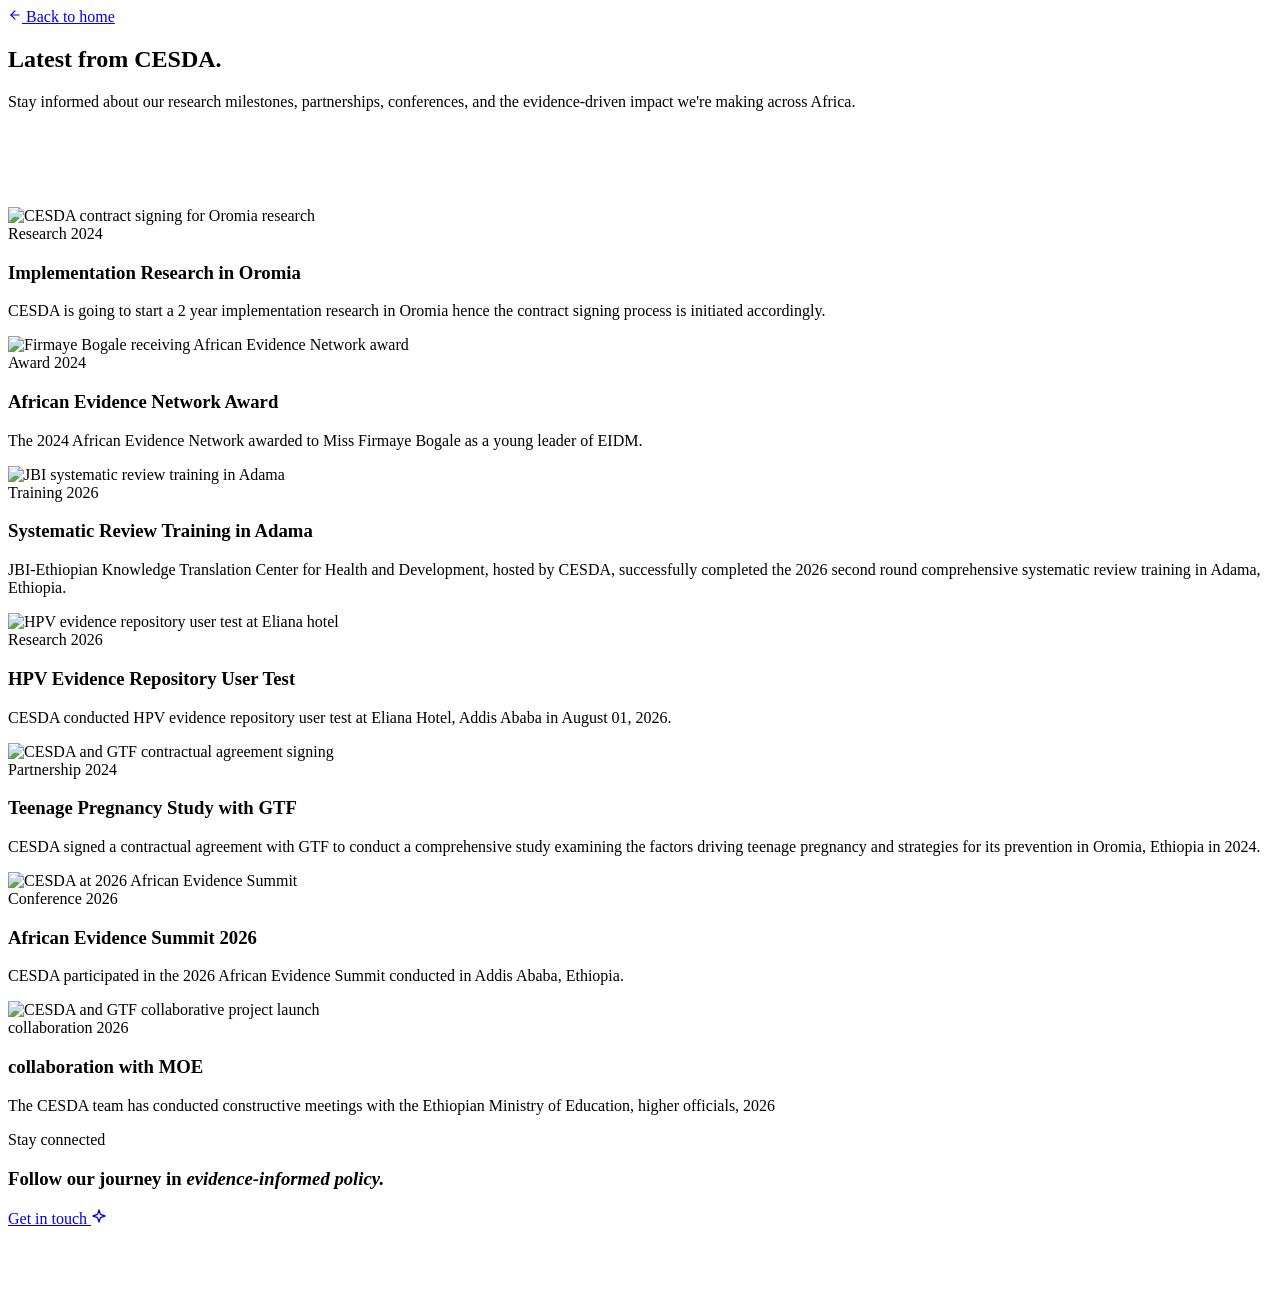
==== news.html @ 90188ea9 "Add files via upload" ====
<!doctype html>
<html lang="en">

<head>
    <meta charset="UTF-8" />
    <link rel="icon" type="image/png" href="assets/favicon.png" />
    <meta name="viewport" content="width=device-width, initial-scale=1.0" />
    <meta name="description"
        content="Latest news and updates from CESDA — Center for Evidence Synthesis, Support & Development in Africa." />
    <title>News — CESDA</title>
    <link rel="preconnect" href="https://fonts.googleapis.com" />
    <link rel="preconnect" href="https://fonts.gstatic.com" crossorigin />
    <link
        href="https://fonts.googleapis.com/css2?family=Fraunces:ital,opsz,wght@0,9..144,400;0,9..144,500;0,9..144,600;0,9..144,700;1,9..144,400;1,9..144,500;1,9..144,600&family=Lora:ital,wght@0,400;0,500;0,600;1,400;1,500&family=Inter:wght@300;400;500;600;700&family=JetBrains+Mono:wght@400;500;600&display=swap"
        rel="stylesheet" />
    <link rel="stylesheet" href="styles.css" />
</head>

<body>
    <div id="navbar"></div>

    <main>
        <!-- Hero -->
        <section class="news-hero">
            <div class="grid-bg"></div>
            <span class="blob1"></span>
            <span class="blob2"></span>
            <div class="container-x inner">
                <a class="team-back" href="index.html"><span id="ic-arrL"></span> Back to home</a>
                <div class="max-w-4xl reveal">

                    <h1>Latest from CESDA.</h1>
                    <p class="body-lg">
                        Stay informed about our research milestones, partnerships,
                        conferences, and the evidence-driven impact we're making across
                        Africa.
                    </p>
                </div>
            </div>
        </section>

        <!-- News Grid -->
        <section class="section-pad bg-background" style="overflow: hidden; padding-block: 5rem">


            <div class="container-x">
                <div class="news-grid">
                    <!-- News 1 -->
                    <article class="news-card reveal">
                        <div class="news-card-img">
                            <img src="news1.jpg" alt="CESDA contract signing for Oromia research" />
                            <div class="news-card-overlay"></div>
                        </div>
                        <div class="news-card-body">
                            <div class="news-card-meta">
                                <span class="tag-primary">Research</span>
                                <span class="news-date">2024</span>
                            </div>
                            <h3>Implementation Research in Oromia</h3>
                            <p>
                                CESDA is going to start a 2 year implementation research in
                                Oromia hence the contract signing process is initiated
                                accordingly.
                            </p>
                        </div>
                    </article>

                    <!-- News 2 -->
                    <article class="news-card reveal" data-delay="1">
                        <div class="news-card-img">
                            <img src="news2.jpg" alt="Firmaye Bogale receiving African Evidence Network award" />
                            <div class="news-card-overlay"></div>
                        </div>
                        <div class="news-card-body">
                            <div class="news-card-meta">
                                <span class="tag-primary">Award</span>
                                <span class="news-date">2024</span>
                            </div>
                            <h3>African Evidence Network Award</h3>
                            <p>
                                The 2024 African Evidence Network awarded to Miss Firmaye
                                Bogale as a young leader of EIDM.
                            </p>
                        </div>
                    </article>

                    <!-- News 3 -->
                    <article class="news-card reveal" data-delay="2">
                        <div class="news-card-img">
                            <img src="news3.jpg" alt="JBI systematic review training in Adama" />
                            <div class="news-card-overlay"></div>
                        </div>
                        <div class="news-card-body">
                            <div class="news-card-meta">
                                <span class="tag-primary">Training</span>
                                <span class="news-date">2026</span>
                            </div>
                            <h3>Systematic Review Training in Adama</h3>
                            <p>
                                JBI-Ethiopian Knowledge Translation Center for Health and
                                Development, hosted by CESDA, successfully completed the 2026
                                second round comprehensive systematic review training in
                                Adama, Ethiopia.
                            </p>
                        </div>
                    </article>

                    <!-- News 4 -->
                    <article class="news-card reveal">
                        <div class="news-card-img">
                            <img src="news4.jpg" alt="HPV evidence repository user test at Eliana hotel" />
                            <div class="news-card-overlay"></div>
                        </div>
                        <div class="news-card-body">
                            <div class="news-card-meta">
                                <span class="tag-primary">Research</span>
                                <span class="news-date">2026</span>
                            </div>
                            <h3>HPV Evidence Repository User Test</h3>
                            <p>
                                CESDA conducted HPV evidence repository user test at Eliana
                                Hotel, Addis Ababa in August 01, 2026.
                            </p>
                        </div>
                    </article>

                    <!-- News 5 -->
                    <article class="news-card reveal" data-delay="1">
                        <div class="news-card-img">
                            <img src="news5.jpg" alt="CESDA and GTF contractual agreement signing" />
                            <div class="news-card-overlay"></div>
                        </div>
                        <div class="news-card-body">
                            <div class="news-card-meta">
                                <span class="tag-primary">Partnership</span>
                                <span class="news-date">2024</span>
                            </div>
                            <h3>Teenage Pregnancy Study with GTF</h3>
                            <p>
                                CESDA signed a contractual agreement with GTF to conduct a
                                comprehensive study examining the factors driving teenage
                                pregnancy and strategies for its prevention in Oromia,
                                Ethiopia in 2024.
                            </p>
                        </div>
                    </article>

                    <!-- News 6 -->
                    <article class="news-card reveal" data-delay="2">
                        <div class="news-card-img">
                            <img src="news6.jpg" alt="CESDA at 2026 African Evidence Summit" />
                            <div class="news-card-overlay"></div>
                        </div>
                        <div class="news-card-body">
                            <div class="news-card-meta">
                                <span class="tag-primary">Conference</span>
                                <span class="news-date">2026</span>
                            </div>
                            <h3>African Evidence Summit 2026</h3>
                            <p>
                                CESDA participated in the 2026 African Evidence Summit
                                conducted in Addis Ababa, Ethiopia.
                            </p>
                        </div>
                    </article>

                    <!-- News 7 -->
                    <article class="news-card reveal" data-delay="3">
                        <div class="news-card-img">
                            <img src="news7.jpg" alt="CESDA and GTF collaborative project launch" />
                            <div class="news-card-overlay"></div>
                        </div>
                        <div class="news-card-body">
                            <div class="news-card-meta">
                                <span class="tag-primary">collaboration</span>
                                <span class="news-date">2026</span>
                            </div>
                            <h3>collaboration with MOE</h3>
                            <p>
                                The CESDA team has conducted constructive meetings
                                with the Ethiopian Ministry of Education, higher
                                officials, 2026
                            </p>
                        </div>
                    </article>
                </div>
            </div>

            <!-- CTA -->
            <div class="container-x mt-10">
                <div class="cta-row reveal">
                    <div>
                        <p class="eyebrow mb-2">Stay connected</p>
                        <h3>Follow our journey in <em>evidence-informed policy.</em></h3>
                    </div>
                    <a href="index.html#contact" class="btn-primary shrink-0">Get in touch <span
                            id="ic-spark"></span></a>
                </div>
            </div>
        </section>
    </main>

    <div id="footer"></div>

    <script>
        const ic = {
            "ic-arrL": `<svg xmlns="http://www.w3.org/2000/svg" width="14" height="14" viewBox="0 0 24 24" fill="none" stroke="currentColor" stroke-width="2" stroke-linecap="round" stroke-linejoin="round"><path d="M19 12H5"/><path d="m12 19-7-7 7-7"/></svg>`,
            "ic-spark": `<svg xmlns="http://www.w3.org/2000/svg" width="16" height="16" viewBox="0 0 24 24" fill="none" stroke="currentColor" stroke-width="2" stroke-linecap="round" stroke-linejoin="round"><path d="m12 3-1.9 5.8a2 2 0 0 1-1.3 1.3L3 12l5.8 1.9a2 2 0 0 1 1.3 1.3L12 21l1.9-5.8a2 2 0 0 1 1.3-1.3L21 12l-5.8-1.9a2 2 0 0 1-1.3-1.3Z"/></svg>`,
        };
        for (const [id, svg] of Object.entries(ic)) {
            const el = document.getElementById(id);
            if (el) el.innerHTML = svg;
        }
    </script>
    <script src="main.js"></script>
</body>

</html>
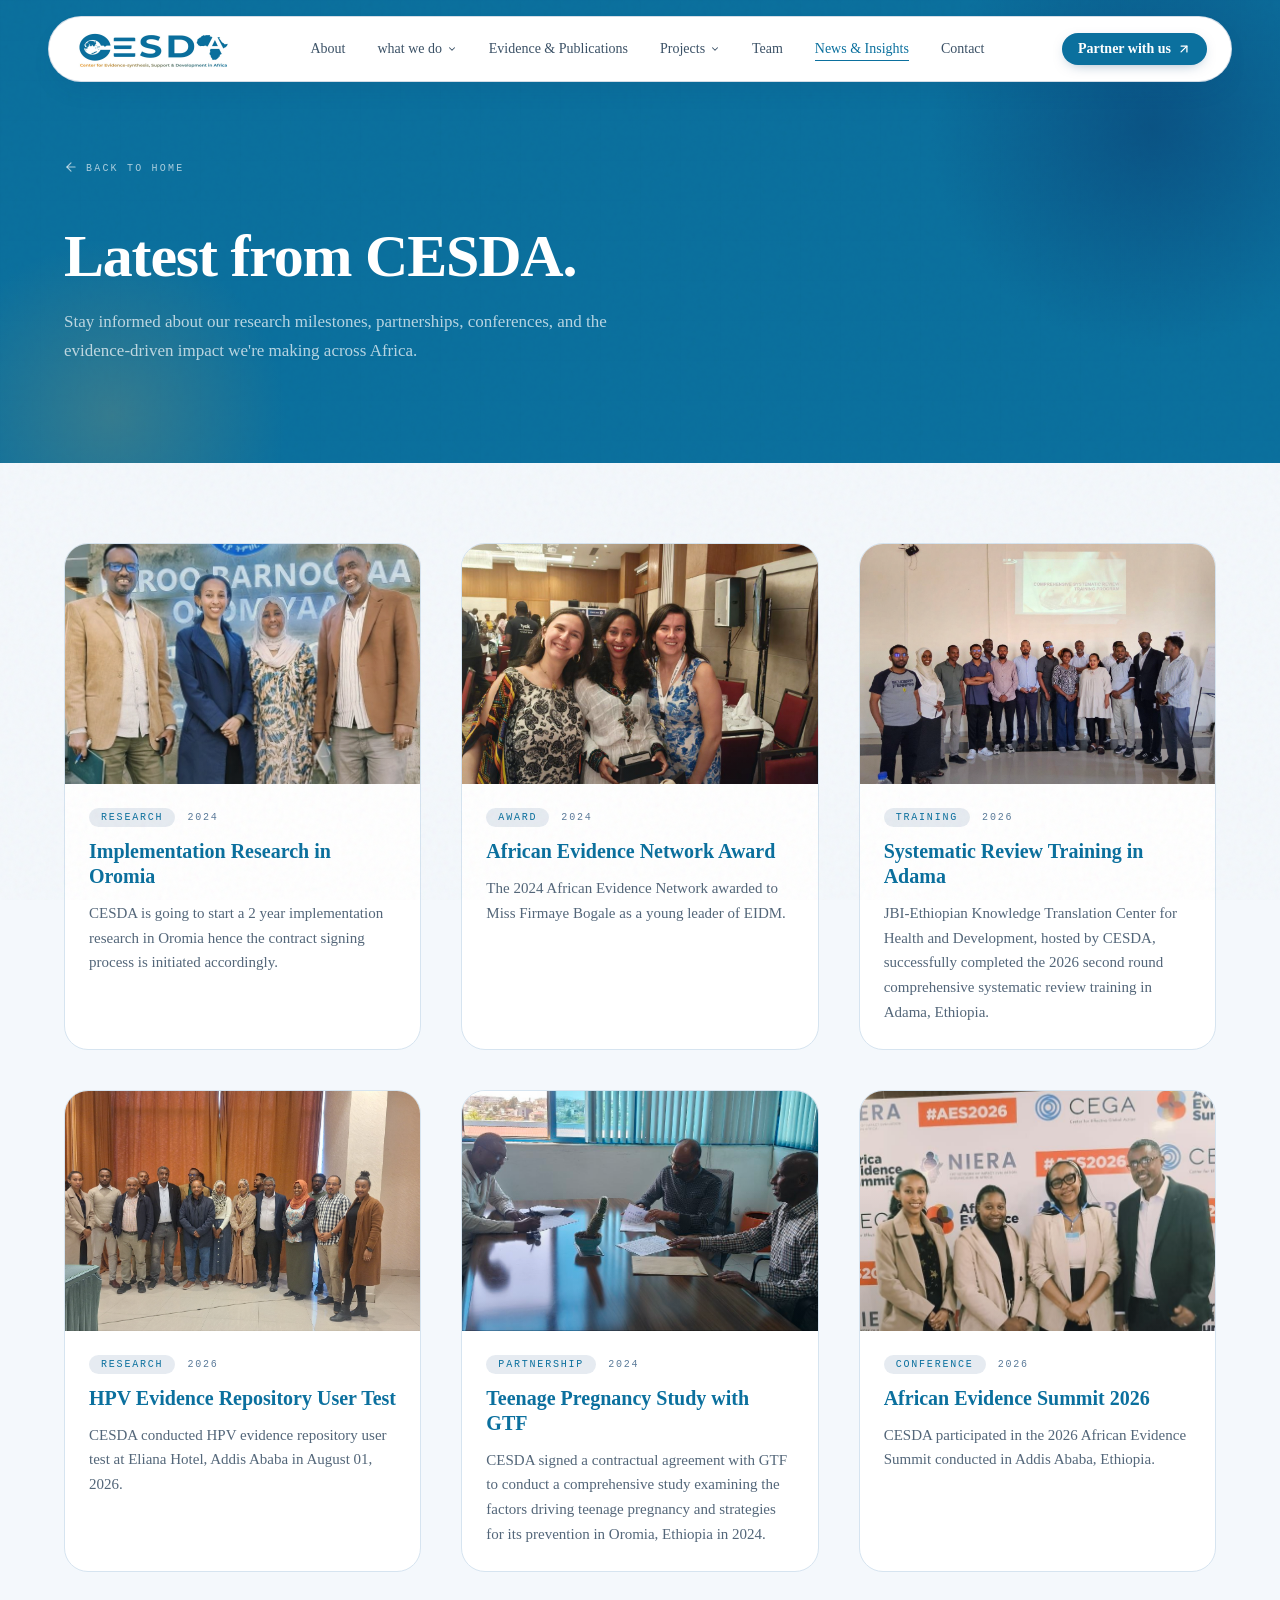
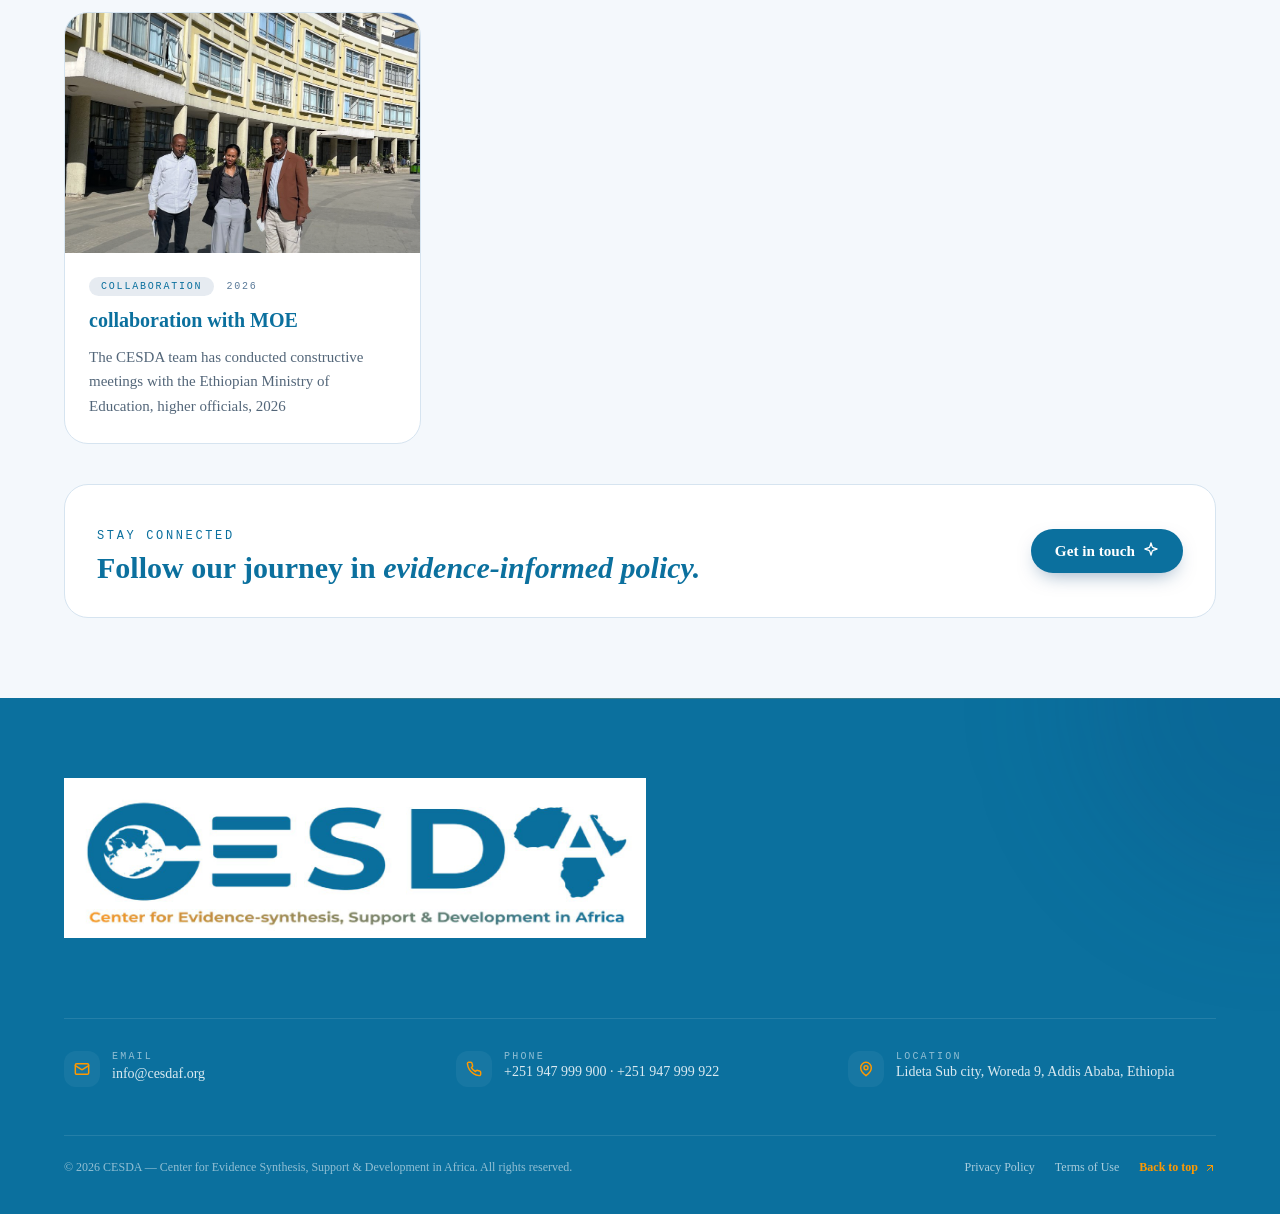
==== commit 74b63af1: "Add files via upload" ====
--- a/news.html
+++ b/news.html
@@ -3,7 +3,7 @@
 
 <head>
     <meta charset="UTF-8" />
-    <link rel="icon" type="image/png" href="assets/favicon.png" />
+    <link rel="icon" type="image/png" href="favicon.png" />
     <meta name="viewport" content="width=device-width, initial-scale=1.0" />
     <meta name="description"
         content="Latest news and updates from CESDA — Center for Evidence Synthesis, Support & Development in Africa." />
--- a/styles.css
+++ b/styles.css
@@ -0,0 +1,4862 @@
+/* ============================================
+   CESDA — Static site styles
+   Mirrors the original React/Tailwind theme.
+   ============================================ */
+
+:root {
+  --primary: #0b709e;
+  --primary-dark: #0b709e;
+  --primary-light: #0b709e;
+  --accent: #ff9900;
+  --accent-dark: #8e7b4a;
+  --background: #f4f8fc;
+  --surface: #ffffff;
+  --ink: #0b709e;
+  --muted: #5a7a99;
+  --divider: #d6e4f0;
+  --deep: #0b709e;
+  --emerald: #34d399;
+
+  --font-display: "Fraunces", Georgia, serif;
+  --font-serif: "Fraunces", Georgia, serif;
+  --font-body: "Lora", Georgia, serif;
+  --font-mono: "JetBrains Mono", ui-monospace, monospace;
+  --font-sans: "Inter", system-ui, sans-serif;
+
+  --member-card-width: calc((100vw - 3rem - 1rem) / 2);
+}
+
+* {
+  box-sizing: border-box;
+}
+
+html {
+  scroll-behavior: smooth;
+  -webkit-font-smoothing: antialiased;
+  -moz-osx-font-smoothing: grayscale;
+}
+
+body {
+  margin: 0;
+  background: var(--background);
+  color: var(--ink);
+  font-family: var(--font-body);
+  overflow-x: hidden;
+}
+
+::selection {
+  background-color: #0b709e;
+  color: #ffffff;
+}
+
+::-webkit-scrollbar {
+  width: 10px;
+}
+
+::-webkit-scrollbar-track {
+  background: #f4f8fc;
+}
+
+::-webkit-scrollbar-thumb {
+  background: #7bbde8;
+  border-radius: 10px;
+}
+
+::-webkit-scrollbar-thumb:hover {
+  background: #0b709e;
+}
+
+img {
+  max-width: 100%;
+  display: block;
+}
+
+a {
+  color: inherit;
+  text-decoration: none;
+}
+
+button {
+  font: inherit;
+  cursor: pointer;
+  border: 0;
+  background: transparent;
+  color: inherit;
+}
+
+/* ====== Keyframes ====== */
+@keyframes mote-fall {
+  0% {
+    transform: translate(-50%, 0px);
+    opacity: 0;
+  }
+
+  10% {
+    opacity: 1;
+  }
+
+  90% {
+    opacity: 1;
+  }
+
+  100% {
+    transform: translate(-50%, 96px);
+    opacity: 0;
+  }
+}
+
+@keyframes mote-ripple {
+  0% {
+    transform: translateX(-50%) scale(0.4);
+    opacity: 0.9;
+  }
+
+  80% {
+    transform: translateX(-50%) scale(3.2);
+    opacity: 0;
+  }
+
+  100% {
+    transform: translateX(-50%) scale(3.2);
+    opacity: 0;
+  }
+}
+
+@keyframes appear {
+  from {
+    opacity: 0;
+    transform: translateY(20px);
+  }
+
+  to {
+    opacity: 1;
+    transform: translateY(0);
+  }
+}
+
+/* ====== Utility / layout ====== */
+.container-x {
+  max-width: 80rem;
+  margin-inline: auto;
+  padding-inline: 1.5rem;
+}
+
+@media (min-width: 640px) {
+  :root {
+    --member-card-width: 18rem;
+  }
+
+  .container-x {
+    padding-inline: 2.5rem;
+  }
+}
+
+@media (min-width: 1024px) {
+  .container-x {
+    padding-inline: 4rem;
+  }
+}
+
+.section-pad {
+  padding-block: 3.5rem;
+}
+
+@media (min-width: 640px) {
+  .section-pad {
+    padding-block: 4rem;
+  }
+}
+
+@media (min-width: 1024px) {
+  .section-pad {
+    padding-block: 5rem;
+  }
+}
+
+.noise-overlay {
+  position: fixed;
+  inset: 0;
+  width: 100%;
+  height: 100%;
+  pointer-events: none;
+  z-index: 1;
+  opacity: 0.05;
+  mix-blend-mode: multiply;
+  background-image: url("data:image/svg+xml,%3Csvg viewBox='0 0 200 200' xmlns='http://www.w3.org/2000/svg'%3E%3Cfilter id='n'%3E%3CfeTurbulence type='fractalNoise' baseFrequency='0.85' numOctaves='3' stitchTiles='stitch'/%3E%3C/filter%3E%3Crect width='100%25' height='100%25' filter='url(%23n)'/%3E%3C/svg%3E");
+}
+
+.grid-bg {
+  background-image:
+    linear-gradient(rgba(10, 64, 116, 0.07) 1px, transparent 1px),
+    linear-gradient(90deg, rgba(10, 64, 116, 0.07) 1px, transparent 1px);
+  background-size: 40px 40px;
+}
+
+.relative {
+  position: relative;
+}
+
+.absolute {
+  position: absolute;
+}
+
+.overflow-hidden {
+  overflow: hidden;
+}
+
+.inset-0 {
+  inset: 0;
+}
+
+.text-center {
+  text-align: center;
+}
+
+.text-balance {
+  text-wrap: balance;
+}
+
+.tabular-nums {
+  font-variant-numeric: tabular-nums;
+}
+
+/* ====== Typography helpers ====== */
+.eyebrow {
+  font-family: var(--font-mono);
+  font-size: 10px;
+  text-transform: uppercase;
+  letter-spacing: 0.22em;
+  color: var(--primary);
+  font-weight: 500;
+}
+
+@media (min-width: 640px) {
+  .eyebrow {
+    font-size: 0.75rem;
+  }
+}
+
+.h-display {
+  font-family: var(--font-display);
+  font-size: 2.25rem;
+  font-weight: 600;
+  letter-spacing: -0.02em;
+  line-height: 1.05;
+  text-wrap: balance;
+}
+
+.h-section {
+  font-family: var(--font-display);
+  font-size: 1.875rem;
+  font-weight: 600;
+  letter-spacing: -0.02em;
+  line-height: 1.05;
+  text-wrap: balance;
+}
+
+.h-card {
+  font-family: var(--font-display);
+  font-size: 1.25rem;
+  font-weight: 600;
+  line-height: 1.15;
+}
+
+@media (min-width: 640px) {
+  .h-display {
+    font-size: 3rem;
+  }
+
+  .h-section {
+    font-size: 3rem;
+  }
+
+  .h-card {
+    font-size: 1.5rem;
+  }
+}
+
+@media (min-width: 1024px) {
+  .h-display {
+    font-size: 3.75rem;
+  }
+
+  .h-section {
+    font-size: 3.75rem;
+  }
+}
+
+.body-lg {
+  font-family: var(--font-body);
+  font-size: 1rem;
+  line-height: 1.7;
+}
+
+.body-base {
+  font-family: var(--font-body);
+  font-size: 0.875rem;
+  line-height: 1.65;
+}
+
+@media (min-width: 640px) {
+  .body-lg {
+    font-size: 1.0625rem;
+  }
+
+  .body-base {
+    font-size: 1rem;
+  }
+}
+
+.italic-serif {
+  font-family: var(--font-serif);
+  font-style: italic;
+  font-weight: 500;
+}
+
+.gradient-text {
+  background: linear-gradient(135deg, #0b709e 0%, #0b709e 100%);
+  -webkit-background-clip: text;
+  background-clip: text;
+  color: transparent;
+}
+
+/* ====== Buttons ====== */
+.btn-primary,
+.btn-secondary,
+.btn-outline,
+.btn-book {
+  display: inline-flex;
+  align-items: center;
+  gap: 0.5rem;
+  padding: 0.75rem 1.5rem;
+  border-radius: 9999px;
+  font-family: var(--font-body);
+  font-weight: 600;
+  font-size: 0.95rem;
+  position: relative;
+  overflow: hidden;
+  transition: transform 0.4s cubic-bezier(0.25, 0.46, 0.45, 0.94);
+  cursor: pointer;
+  border: 0;
+}
+
+.btn-primary::before,
+.btn-secondary::before,
+.btn-outline::before,
+.btn-book::before {
+  content: "";
+  position: absolute;
+  inset: 0;
+  background: linear-gradient(135deg,
+      rgba(255, 255, 255, 0.18),
+      rgba(255, 255, 255, 0));
+  transform: translateY(100%);
+  transition: transform 0.5s cubic-bezier(0.25, 0.46, 0.45, 0.94);
+}
+
+.btn-primary:hover::before,
+.btn-secondary:hover::before,
+.btn-outline:hover::before,
+.btn-book:hover::before {
+  transform: translateY(0);
+}
+
+.btn-primary:hover,
+.btn-secondary:hover,
+.btn-outline:hover,
+.btn-book:hover {
+  transform: scale(1.03) translateY(-1px);
+}
+
+.btn-primary:active,
+.btn-secondary:active,
+.btn-outline:active,
+.btn-book:active {
+  transform: scale(0.98);
+}
+
+/* animated underline that draws on hover */
+.btn-primary span,
+.btn-secondary span,
+.btn-outline span,
+.btn-book span {
+  position: relative;
+  z-index: 1;
+}
+
+/* a thin gold rule that draws across the button on hover */
+.btn-primary::after,
+.btn-secondary::after,
+.btn-outline::after,
+.btn-book::after {
+  content: "";
+  position: absolute;
+  left: 1.25rem;
+  right: 1.25rem;
+  bottom: 0.5rem;
+  height: 1px;
+  background: linear-gradient(90deg,
+      transparent,
+      rgba(179, 158, 101, 0.85),
+      transparent);
+  transform: scaleX(0);
+  transform-origin: left center;
+  transition: transform 0.5s cubic-bezier(0.25, 0.46, 0.45, 0.94);
+}
+
+.btn-primary:hover::after,
+.btn-secondary:hover::after,
+.btn-outline:hover::after,
+.btn-book:hover::after {
+  transform: scaleX(1);
+}
+
+.btn-primary {
+  background: var(--primary);
+  color: white;
+  box-shadow: 0 8px 20px -8px rgba(10, 64, 116, 0.5);
+}
+
+.btn-secondary {
+  background: #0b709e;
+  color: white;
+  border: 1px solid rgba(255, 255, 255, 0.15);
+  backdrop-filter: blur(20px);
+  -webkit-backdrop-filter: blur(20px);
+}
+
+.btn-outline {
+  background: transparent;
+  color: var(--ink);
+  border: 1px solid rgba(10, 37, 64, 0.15);
+}
+
+.btn-outline:hover {
+  border-color: rgba(10, 37, 64, 0.4);
+}
+
+.btn-book {
+  background: var(--primary);
+  color: white;
+  box-shadow: 0 6px 16px -8px rgba(10, 64, 116, 0.4);
+}
+
+.lift-on-hover {
+  transition: transform 0.3s cubic-bezier(0.25, 0.46, 0.45, 0.94);
+}
+
+.lift-on-hover:hover {
+  transform: translateY(-1px);
+}
+
+/* ====== Glass surfaces ====== */
+.glass {
+  background: rgba(244, 248, 252, 0.72);
+  backdrop-filter: blur(20px);
+  -webkit-backdrop-filter: blur(20px);
+  border: 1px solid rgba(10, 64, 116, 0.18);
+}
+
+.glass-dark {
+  background: rgba(0, 30, 58, 0.72);
+  backdrop-filter: blur(20px);
+  -webkit-backdrop-filter: blur(20px);
+}
+
+/* ====== Cards ====== */
+.card-base {
+  position: relative;
+  background: var(--surface);
+  border: 1px solid var(--divider);
+  border-radius: 1.5rem;
+  padding: 1.5rem;
+  transition:
+    transform 0.4s cubic-bezier(0.25, 0.46, 0.45, 0.94),
+    border-color 0.3s ease,
+    box-shadow 0.4s cubic-bezier(0.25, 0.46, 0.45, 0.94);
+  overflow: hidden;
+  isolation: isolate;
+}
+
+@media (min-width: 640px) {
+  .card-base {
+    padding: 2rem;
+  }
+}
+
+/* shimmer sweep that crosses the card on hover */
+.card-base::after {
+  content: "";
+  position: absolute;
+  inset: 0;
+  border-radius: inherit;
+  pointer-events: none;
+  background: linear-gradient(120deg,
+      transparent 30%,
+      rgba(10, 64, 116, 0.08) 50%,
+      transparent 70%);
+  transform: translateX(-110%);
+  transition: transform 0.7s cubic-bezier(0.25, 0.46, 0.45, 0.94);
+  z-index: -1;
+}
+
+.card-base:hover {
+  transform: translateY(-4px);
+  border-color: rgba(10, 64, 116, 0.35);
+  box-shadow:
+    0 18px 40px -20px rgba(10, 64, 116, 0.35),
+    0 0 0 1px rgba(10, 64, 116, 0.08);
+}
+
+.card-base:hover::after {
+  transform: translateX(110%);
+}
+
+.tag {
+  display: inline-flex;
+  align-items: center;
+  gap: 0.375rem;
+  border: 1px solid var(--divider);
+  background: var(--background);
+  padding: 0.25rem 0.75rem;
+  border-radius: 9999px;
+  font-family: var(--font-mono);
+  font-size: 10px;
+  text-transform: uppercase;
+  letter-spacing: 0.18em;
+  color: var(--muted);
+}
+
+.tag-primary {
+  display: inline-flex;
+  align-items: center;
+  gap: 0.375rem;
+  background: rgba(10, 64, 116, 0.1);
+  padding: 0.25rem 0.75rem;
+  border-radius: 9999px;
+  font-family: var(--font-mono);
+  font-size: 10px;
+  text-transform: uppercase;
+  letter-spacing: 0.18em;
+  color: var(--primary);
+}
+
+.input-base {
+  width: 96%;
+  border-radius: 1rem;
+  border: 1px solid var(--divider);
+  background: var(--background);
+  padding: 0.75rem 1rem;
+  font-family: var(--font-body);
+  color: var(--ink);
+  transition: all 0.25s;
+}
+
+.input-base::placeholder {
+  color: rgba(90, 122, 153, 0.6);
+}
+
+.input-base:hover {
+  border-color: rgba(10, 64, 116, 0.3);
+  background: var(--surface);
+}
+
+.input-base:focus {
+  outline: none;
+  border-color: var(--primary);
+  background: var(--surface);
+  box-shadow:
+    0 0 0 3px rgba(10, 64, 116, 0.18),
+    0 6px 16px -10px rgba(10, 64, 116, 0.35);
+  transform: translateY(-1px);
+}
+
+textarea.input-base {
+  resize: vertical;
+  min-height: 120px;
+}
+
+.label-base {
+  display: block;
+  margin-bottom: 0.5rem;
+  font-family: var(--font-mono);
+  font-size: 10px;
+  text-transform: uppercase;
+  letter-spacing: 0.18em;
+  color: var(--muted);
+}
+
+/* ====== Navbar ====== */
+.nav-shell {
+  position: fixed;
+  top: 1rem;
+  left: 50%;
+  transform: translateX(-50%);
+  width: calc(100% - 2rem);
+  max-width: 74rem;
+  padding: 0.625rem 1rem;
+  border-radius: 9999px;
+  display: flex;
+  align-items: center;
+  justify-content: space-between;
+  gap: 1rem;
+  z-index: 50;
+  transition: all 0.3s ease;
+  border: 1px solid rgba(255, 255, 255, 0.1);
+  background: transparent;
+}
+
+@media (min-width: 640px) {
+  .nav-shell {
+    padding: 0.625rem 1.5rem;
+  }
+}
+
+.nav-shell.is-scrolled {
+  background: #ffffff;
+  backdrop-filter: blur(20px);
+  -webkit-backdrop-filter: blur(20px);
+  border: 1px solid rgba(10, 64, 116, 0.18);
+  box-shadow: 0 12px 30px -16px rgba(10, 64, 116, 0.25);
+}
+
+.nav-logo {
+  display: inline-flex;
+  height: 3rem;
+  width: auto;
+  align-items: center;
+  justify-content: flex-start;
+}
+
+@media (min-width: 640px) {
+  .nav-logo {
+    height: 2.75rem;
+    width: auto;
+  }
+}
+
+.nav-logo img {
+  width: auto;
+  height: 100%;
+  object-fit: contain;
+}
+
+.nav-links {
+  display: none;
+  align-items: center;
+  gap: 0.5rem;
+  flex: 1;
+  justify-content: center;
+}
+
+@media (min-width: 1024px) {
+  .nav-links {
+    display: flex;
+  }
+}
+
+.nav-link {
+  position: relative;
+  padding: 0.5rem 0.75rem;
+  border-radius: 9999px;
+  font-family: var(--font-body);
+  font-size: 0.875rem;
+  font-weight: 500;
+  transition:
+    transform 0.3s,
+    color 0.2s;
+}
+
+.nav-link::after {
+  content: "";
+  position: absolute;
+  left: 0.75rem;
+  right: 0.75rem;
+  bottom: 0.25rem;
+  height: 1px;
+  background: currentColor;
+  transform: scaleX(0);
+  transform-origin: left center;
+  transition: transform 0.35s cubic-bezier(0.25, 0.46, 0.45, 0.94);
+}
+
+.nav-link:hover::after,
+.nav-link.is-active::after {
+  transform: scaleX(1);
+}
+
+.nav-link:hover {
+  transform: translateY(-1px);
+}
+
+.nav-shell.is-scrolled .nav-link {
+  color: rgba(10, 37, 64, 0.8);
+}
+
+.nav-shell.is-scrolled .nav-link:hover {
+  color: var(--ink);
+}
+
+.nav-shell:not(.is-scrolled) .nav-link {
+  color: rgba(255, 255, 255, 0.85);
+}
+
+.nav-shell:not(.is-scrolled) .nav-link:hover {
+  color: white;
+}
+
+.nav-link.is-active {
+  color: var(--primary) !important;
+}
+
+.nav-cta {
+  display: none;
+  align-items: center;
+  gap: 0.375rem;
+  padding: 0.5rem 1rem;
+  border-radius: 9999px;
+  font-family: var(--font-body);
+  font-weight: 600;
+  font-size: 0.875rem;
+  transition: transform 0.4s cubic-bezier(0.25, 0.46, 0.45, 0.94);
+  position: relative;
+  overflow: hidden;
+}
+
+@media (min-width: 640px) {
+  .nav-cta {
+    display: inline-flex;
+  }
+}
+
+.nav-cta::before {
+  content: "";
+  position: absolute;
+  inset: 0;
+  background: linear-gradient(135deg,
+      rgba(255, 255, 255, 0.18),
+      rgba(255, 255, 255, 0));
+  transform: translateY(100%);
+  transition: transform 0.5s cubic-bezier(0.25, 0.46, 0.45, 0.94);
+}
+
+.nav-cta:hover::before {
+  transform: translateY(0);
+}
+
+.nav-cta:hover {
+  transform: scale(1.03) translateY(-1px);
+}
+
+.nav-cta.is-scrolled {
+  background: var(--primary);
+  color: white;
+  box-shadow: 0 4px 14px -6px rgba(10, 64, 116, 0.5);
+}
+
+.nav-cta:not(.is-scrolled) {
+  background: white;
+  color: var(--ink);
+  border: 1px solid rgba(255, 255, 255, 0.2);
+}
+
+.nav-toggle {
+  display: inline-flex;
+  height: 2.25rem;
+  width: 2.25rem;
+  align-items: center;
+  justify-content: center;
+  border-radius: 9999px;
+  border: 1px solid rgba(255, 255, 255, 0.2);
+  color: white;
+}
+
+@media (min-width: 1024px) {
+  .nav-toggle {
+    display: none;
+  }
+}
+
+.nav-shell.is-scrolled .nav-toggle {
+  border-color: rgba(10, 37, 64, 0.15);
+  color: var(--ink);
+}
+
+/* ====== Nav Dropdown ====== */
+.nav-dropdown-wrapper {
+  position: relative;
+  display: inline-flex;
+  align-items: center;
+}
+
+.nav-dropdown-trigger {
+  display: inline-flex;
+  align-items: center;
+  gap: 0.3rem;
+}
+
+.nav-dropdown-trigger svg {
+  transition: transform 0.25s ease;
+}
+
+.nav-dropdown-wrapper:hover .nav-dropdown-trigger svg {
+  transform: rotate(180deg);
+}
+
+.nav-dropdown-menu {
+  position: absolute;
+  top: 100%;
+  left: 50%;
+  transform: translateX(-50%) translateY(4px);
+  min-width: 220px;
+  background: #ffffff;
+  border: 1px solid var(--divider);
+  border-radius: 1rem;
+  padding: 0.5rem;
+  box-shadow: 0 12px 32px -8px rgba(10, 64, 116, 0.18);
+  opacity: 0;
+  visibility: hidden;
+  pointer-events: none;
+  transition: opacity 0.25s ease, transform 0.25s ease, visibility 0.25s;
+  z-index: 100;
+}
+
+.nav-dropdown-wrapper:hover .nav-dropdown-menu {
+  opacity: 1;
+  visibility: visible;
+  pointer-events: auto;
+  transform: translateX(-50%) translateY(0);
+}
+
+.nav-dropdown-item {
+  display: block;
+  padding: 0.6rem 1rem;
+  border-radius: 0.625rem;
+  font-family: var(--font-body);
+  font-size: 0.8125rem;
+  font-weight: 500;
+  color: var(--ink);
+  transition: background 0.2s ease, color 0.2s ease;
+  white-space: normal;
+  max-width: 320px;
+}
+
+.nav-dropdown-item:hover {
+  background: var(--background);
+  color: var(--primary);
+}
+
+/* Mobile section styles for dropdown items */
+.mobile-section {
+  display: flex;
+  flex-direction: column;
+  align-items: center;
+  gap: 0.5rem;
+}
+
+.mobile-section-label {
+  font-family: var(--font-mono);
+  font-size: 10px;
+  text-transform: uppercase;
+  letter-spacing: 0.22em;
+  color: var(--accent);
+  margin: 0.5rem 0 0 0;
+}
+
+.mobile-sub {
+  font-size: 1.25rem !important;
+  opacity: 0;
+  transform: translateY(8px);
+}
+
+.mobile-menu.is-open .mobile-sub {
+  opacity: 0.8;
+  transform: translateY(0);
+}
+
+.mobile-menu {
+  position: fixed;
+  inset: 0;
+  z-index: 40;
+  opacity: 0;
+  pointer-events: none;
+  transition: opacity 0.3s ease;
+}
+
+.mobile-menu.is-open {
+  opacity: 1;
+  pointer-events: auto;
+}
+
+.mobile-menu .backdrop {
+  position: absolute;
+  inset: 0;
+  background: rgba(0, 30, 58, 0.92);
+  backdrop-filter: blur(24px);
+  -webkit-backdrop-filter: blur(24px);
+}
+
+.mobile-menu .panel {
+  position: relative;
+  height: 100%;
+  display: flex;
+  flex-direction: column;
+  align-items: center;
+  justify-content: center;
+  gap: 1.5rem;
+  padding: 1.5rem;
+  overflow-y: auto;
+}
+
+.mobile-menu a {
+  font-family: var(--font-display);
+  font-size: 1.875rem;
+  color: white;
+  opacity: 0;
+  transform: translateY(8px);
+  transition:
+    opacity 0.4s ease,
+    transform 0.4s ease,
+    color 0.2s;
+}
+
+.mobile-menu a:hover {
+  color: var(--primary);
+}
+
+.mobile-menu.is-open a {
+  opacity: 1;
+  transform: translateY(0);
+}
+
+.mobile-menu .btn-primary {
+  font-size: 1rem;
+}
+
+/* ====== Hero ====== */
+.hero {
+  position: relative;
+  min-height: 100dvh;
+  overflow: hidden;
+  background: var(--deep);
+  color: white;
+}
+
+.hero-bg {
+  position: absolute;
+  inset: 0;
+  background-image:
+    linear-gradient(to top, rgba(11, 112, 158, 0.95) 0%, rgba(11, 112, 158, 0.4) 25%, transparent 55%),
+    url('ccesdateam.JPG');
+  background-position: center top, center top;
+  background-size: cover, cover;
+  background-repeat: no-repeat, no-repeat;
+}
+
+.hero-top,
+.hero-bottom {
+  position: absolute;
+  left: 0;
+  right: 0;
+  height: 1px;
+  z-index: 20;
+}
+
+.hero-top {
+  top: 0;
+  background: linear-gradient(90deg,
+      transparent,
+      rgba(179, 158, 101, 0.4),
+      transparent);
+}
+
+.hero-bottom {
+  bottom: 0;
+  background: linear-gradient(90deg,
+      transparent,
+      rgba(10, 64, 116, 0.4),
+      transparent);
+}
+
+.hero-inner {
+  position: relative;
+  z-index: 10;
+  padding-top: 8rem;
+  padding-bottom: 5rem;
+  min-height: 100dvh;
+  display: flex;
+  flex-direction: column;
+}
+
+@media (min-width: 640px) {
+  .hero-inner {
+    padding-top: 9rem;
+  }
+}
+
+@media (min-width: 1024px) {
+  .hero-inner {
+    padding-top: 10rem;
+  }
+}
+
+.hero-grid {
+  display: grid;
+  gap: 2rem;
+  align-items: center;
+  flex: 1;
+}
+
+@media (min-width: 1024px) {
+  .hero-grid {
+    grid-template-columns: 1fr 1fr;
+    gap: 3rem;
+  }
+}
+
+.hero-eyebrow {
+  font-family: montserrat;
+  font-weight: 600;
+  font-size: 1.5rem;
+  text-transform: uppercase;
+  letter-spacing: 0.1em;
+  color: rgba(255, 205, 3, 0.85);
+  display: inline-flex;
+  align-items: center;
+  gap: 0.75rem;
+  margin-bottom: 1rem;
+  text-shadow: 0 1px 12px rgba(0, 30, 58, 0.35);
+
+
+
+  background: linear-gradient(90deg,
+      var(--accent),
+      var(--accent),
+      var(--accent));
+  -webkit-background-clip: text;
+  background-clip: text;
+  color: transparent;
+}
+
+.hero-eyebrow .dash {
+  height: 1px;
+  width: 2rem;
+  background: rgba(179, 158, 101, 0.6);
+}
+
+.hero-eyebrow svg {
+  width: 0.875rem;
+  height: 0.875rem;
+}
+
+.hero-title {
+  font-family: var(--font-display);
+  font-weight: 600;
+  color: white;
+  font-size: 1.5rem;
+  line-height: 0.96;
+  max-width: 36rem;
+  letter-spacing: -0.02em;
+  text-shadow:
+    0 2px 24px rgba(0, 30, 58, 0.55),
+    0 1px 2px rgba(0, 30, 58, 0.4);
+  display: block;
+}
+
+.hero-title-text {
+  display: block;
+}
+
+@media (min-width: 1024px) {
+  .hero-title {
+    display: block;
+  }
+
+  .hero-title-text {
+    display: block;
+  }
+}
+
+.hero-title em {
+  font-family: var(--font-serif);
+  font-style: italic;
+  font-weight: 500;
+  background: linear-gradient(90deg, #b39e65, #7bbde8, #b39e65);
+  -webkit-background-clip: text;
+  background-clip: text;
+  color: transparent;
+  display: block;
+  padding-bottom: 0.5rem;
+}
+
+/* ====== Hero globe + ribbon (replaces the dead video) ====== */
+.hero-globe {
+  display: none;
+  overflow: hidden;
+}
+
+@media (min-width: 1024px) {
+  .hero-globe {
+    display: block;
+    position: absolute;
+    top: 50%;
+    right: 2rem;
+    transform: translateY(-50%);
+    width: 36rem;
+    height: 36rem;
+    z-index: 20;
+    pointer-events: none;
+  }
+}
+
+@media (min-width: 1280px) {
+  .hero-globe {
+    width: 48rem;
+    height: 48rem;
+    right: 4rem;
+  }
+}
+
+.hero-globe-stage {
+  position: relative;
+  width: 100%;
+  height: 100%;
+  /* isolate so the canvas's mix-blend-mode only blends with the hero
+     behind the globe, not with the globe's own children */
+  isolation: isolate;
+  /* slow ambient tilt of the whole composition */
+  animation: globe-stage-tilt 14s ease-in-out infinite;
+}
+
+@keyframes globe-stage-tilt {
+
+  0%,
+  100% {
+    transform: rotate(-2deg);
+  }
+
+  50% {
+    transform: rotate(2deg);
+  }
+}
+
+/* outer glow blends the video into the deep-navy hero — kept for
+   legacy; new design uses canvas chroma-key on the wireframe itself */
+.globe-glow {
+  display: none;
+}
+
+/* the rotating globe video, hidden — only used as a source frame for the
+   canvas chroma-key pipeline (initGlobeChroma in main.js) */
+.hero-globe-video {
+  position: absolute;
+  width: 1px;
+  height: 1px;
+  opacity: 0;
+  pointer-events: none;
+  /* keep it playing off-screen */
+  display: block;
+  background: transparent;
+}
+
+/* visible canvas where the chroma-keyed wireframe is drawn.
+   No circle clip — the wireframe is drawn on a transparent canvas so the
+   hero navy shows through anywhere black was in the source video. */
+.hero-globe-canvas {
+  padding-top: 20%;
+  padding-bottom: 10%;
+  scale: 80%;
+  position: absolute;
+  inset: 0;
+  width: 100%;
+  height: 100%;
+  display: block;
+  z-index: 1;
+  /* blend the wireframe into the deep-navy hero — bright wireframe pixels
+     stay bright; transparent canvas lets the hero show through */
+  mix-blend-mode: screen;
+  -webkit-mix-blend-mode: screen;
+  /* slight slow drift, the video itself does the spinning */
+  animation: video-drift 22s ease-in-out infinite;
+}
+
+@keyframes video-drift {
+
+  0%,
+  100% {
+    transform: scale(1);
+  }
+
+  50% {
+    transform: scale(1.03);
+  }
+}
+
+/* connection nodes overlaid on the video, kept from the previous design */
+.node {
+  position: absolute;
+  width: 10px;
+  height: 10px;
+  border-radius: 50%;
+  background: var(--accent);
+  box-shadow:
+    0 0 0 4px rgba(179, 158, 101, 0.25),
+    0 0 14px rgba(179, 158, 101, 0.9);
+  animation: node-pulse 2.4s ease-in-out infinite;
+  z-index: 2;
+}
+
+.node-a {
+  top: 28%;
+  left: 18%;
+  animation-delay: 0s;
+}
+
+.node-b {
+  top: 60%;
+  left: 70%;
+  animation-delay: 0.6s;
+}
+
+.node-c {
+  top: 44%;
+  left: 38%;
+  animation-delay: 1.2s;
+}
+
+@keyframes node-pulse {
+
+  0%,
+  100% {
+    transform: scale(1);
+    opacity: 0.95;
+  }
+
+  50% {
+    transform: scale(1.4);
+    opacity: 0.55;
+  }
+}
+
+/* respect users who don't want motion */
+@media (prefers-reduced-motion: reduce) {
+
+  .hero-globe-stage,
+  .hero-globe-video,
+  .hero-globe-canvas,
+  .node {
+    animation: none !important;
+  }
+}
+
+@media (min-width: 640px) {
+  .hero-title {
+    font-size: 3.75rem;
+  }
+}
+
+@media (min-width: 1024px) {
+  .hero-title {
+    font-size: 4.5rem;
+  }
+}
+
+@media (min-width: 1280px) {
+  .hero-title {
+    font-size: 6rem;
+  }
+}
+
+.hero-sub {
+  margin-top: 1.5rem;
+  max-width: 36rem;
+  color: rgba(255, 255, 255, 0.8);
+  font-family: var(--font-body);
+  font-size: 1rem;
+  line-height: 1.7;
+  text-shadow: 0 1px 12px rgba(0, 30, 58, 0.35);
+}
+
+@media (min-width: 640px) {
+  .hero-sub {
+    font-size: 1.0625rem;
+    margin-top: 2rem;
+  }
+}
+
+.hero-cta {
+  margin-top: 2rem;
+  display: flex;
+  flex-wrap: wrap;
+  gap: 0.75rem;
+}
+
+@media (min-width: 640px) {
+  .hero-cta {
+    margin-top: 2.5rem;
+  }
+}
+
+.hero-quote {
+  margin-top: 2.5rem;
+  max-width: 48rem;
+  border-left: 2px solid rgba(179, 158, 101, 0.7);
+  padding-left: 1.5rem;
+}
+
+@media (min-width: 640px) {
+  .hero-quote {
+    margin-top: 3.5rem;
+    padding-left: 2rem;
+  }
+}
+
+.hero-quote svg {
+  width: 1.25rem;
+  height: 1.25rem;
+  color: var(--accent);
+  margin-bottom: 0.75rem;
+}
+
+.hero-quote p.quote {
+  font-family: var(--font-serif);
+  font-style: italic;
+  color: white;
+  font-size: 1.25rem;
+  line-height: 1.3;
+  text-shadow: 0 1px 12px rgba(0, 30, 58, 0.35);
+}
+
+@media (min-width: 640px) {
+  .hero-quote p.quote {
+    font-size: 1.5rem;
+  }
+}
+
+.hero-quote p.cite {
+  font-family: var(--font-mono);
+  font-size: 20px;
+  text-transform: uppercase;
+  letter-spacing: 0.22em;
+  color: rgba(255, 255, 255, 0.7);
+  margin-top: 0.75rem;
+}
+
+.hero-scroll {
+  margin-top: 2.5rem;
+  display: flex;
+  align-items: center;
+  gap: 0.75rem;
+}
+
+@media (min-width: 640px) {
+  .hero-scroll {
+    margin-top: 3rem;
+  }
+}
+
+.hero-scroll .bar {
+  position: relative;
+  height: 2.5rem;
+  width: 1px;
+  background: rgba(255, 255, 255, 0.2);
+  overflow: hidden;
+}
+
+.hero-scroll .bar i {
+  position: absolute;
+  left: 0;
+  right: 0;
+  top: 0;
+  height: 0.75rem;
+  background: var(--accent);
+  animation: pulse 2s ease-in-out infinite;
+}
+
+.hero-scroll span {
+  font-family: var(--font-mono);
+  font-size: 10px;
+  text-transform: uppercase;
+  letter-spacing: 0.32em;
+  color: rgba(255, 255, 255, 0.65);
+}
+
+/* Falling leaves (right column of hero) */
+.hero-text {
+  display: flex;
+  flex-direction: column;
+  justify-content: center;
+  position: relative;
+  z-index: 10;
+}
+
+.leaves-wrap {
+  position: absolute;
+  inset: 0;
+  height: 100%;
+  width: 100%;
+  border-radius: 0;
+  z-index: 0;
+}
+
+@media (min-width: 1024px) {
+  .leaves-wrap {
+    position: relative;
+    height: 78vh;
+    width: auto;
+    border-radius: 1.5rem;
+  }
+}
+
+.leaves-layer {
+  position: absolute;
+  inset: 0;
+  pointer-events: none;
+  overflow: hidden;
+}
+
+/* Each leaf is absolutely positioned and falls with a gentle sway */
+.leaf {
+  position: absolute;
+  top: -60px;
+  will-change: transform, opacity;
+  opacity: 0;
+  filter: drop-shadow(0 4px 8px rgba(0, 30, 58, 0.25));
+  animation-name: leaf-fall;
+  animation-timing-function: linear;
+  animation-iteration-count: infinite;
+}
+
+@keyframes leaf-fall {
+  0% {
+    transform: translate3d(0, -60px, 0) rotate(var(--r0, 0deg));
+    opacity: 0;
+  }
+
+  8% {
+    opacity: var(--op, 0.9);
+  }
+
+  25% {
+    transform: translate3d(calc(var(--sway, 30px) * 1), 25vh, 0) rotate(calc(var(--r0, 0deg) + var(--rs, 90deg)));
+  }
+
+  50% {
+    transform: translate3d(calc(var(--sway, 30px) * -1), 50vh, 0) rotate(calc(var(--r0, 0deg) + var(--rs, 90deg) * 2));
+  }
+
+  75% {
+    transform: translate3d(calc(var(--sway, 30px) * 1), 75vh, 0) rotate(calc(var(--r0, 0deg) + var(--rs, 90deg) * 3));
+  }
+
+  92% {
+    opacity: var(--op, 0.9);
+  }
+
+  100% {
+    transform: translate3d(0, 110vh, 0) rotate(calc(var(--r0, 0deg) + var(--rs, 0deg) * 4));
+    opacity: 0;
+  }
+}
+
+/* ====== Generic grid helpers ====== */
+.grid {
+  display: grid;
+}
+
+.grid-12 {
+  grid-template-columns: 1fr;
+  gap: 3rem;
+}
+
+@media (min-width: 1024px) {
+  .grid-12 {
+    grid-template-columns: repeat(12, 1fr);
+    gap: 5rem;
+  }
+}
+
+.col-span-5 {
+  grid-column: span 1;
+}
+
+.col-span-7 {
+  grid-column: span 1;
+}
+
+@media (min-width: 1024px) {
+  .col-span-5 {
+    grid-column: span 5;
+  }
+
+  .col-span-7 {
+    grid-column: span 7;
+  }
+}
+
+.col-span-2 {
+  grid-column: span 1;
+}
+
+.col-span-3 {
+  grid-column: span 1;
+}
+
+@media (min-width: 1024px) {
+  .col-span-2 {
+    grid-column: span 2;
+  }
+
+  .col-span-3 {
+    grid-column: span 3;
+  }
+}
+
+.sm-grid-3 {
+  display: grid;
+  grid-template-columns: 1fr;
+  gap: 0.75rem;
+}
+
+@media (min-width: 640px) {
+  .sm-grid-3 {
+    grid-template-columns: repeat(3, 1fr);
+  }
+}
+
+.md-grid-3 {
+  display: grid;
+  grid-template-columns: 1fr;
+  gap: 0.75rem;
+}
+
+@media (min-width: 768px) {
+  .md-grid-3 {
+    grid-template-columns: repeat(3, 1fr);
+  }
+}
+
+.md-grid-2 {
+  display: grid;
+  grid-template-columns: 1fr;
+  gap: 1.5rem;
+}
+
+@media (min-width: 768px) {
+  .md-grid-2 {
+    grid-template-columns: repeat(2, 1fr);
+    gap: 1.5rem;
+  }
+}
+
+.lg-grid-2 {
+  display: grid;
+  grid-template-columns: 1fr;
+  gap: 1.5rem;
+}
+
+@media (min-width: 1024px) {
+  .lg-grid-2 {
+    grid-template-columns: repeat(2, 1fr);
+    gap: 1.5rem;
+  }
+}
+
+.lg-grid-3 {
+  display: grid;
+  grid-template-columns: 1fr;
+  gap: 1.5rem;
+}
+
+@media (min-width: 1024px) {
+  .lg-grid-3 {
+    grid-template-columns: repeat(3, 1fr);
+    gap: 1.5rem;
+  }
+}
+
+.lg-grid-4 {
+  display: grid;
+  grid-template-columns: 1fr;
+  gap: 0.75rem;
+}
+
+@media (min-width: 1024px) {
+  .lg-grid-4 {
+    grid-template-columns: repeat(4, 1fr);
+  }
+}
+
+.flex {
+  display: flex;
+}
+
+.flex-col {
+  flex-direction: column;
+}
+
+.flex-wrap {
+  flex-wrap: wrap;
+}
+
+.items-start {
+  align-items: flex-start;
+}
+
+.items-center {
+  align-items: center;
+}
+
+.items-end {
+  align-items: flex-end;
+}
+
+.justify-between {
+  justify-content: space-between;
+}
+
+.justify-center {
+  justify-content: center;
+}
+
+.grid-cols-1 {
+  grid-template-columns: 1fr;
+}
+
+.sm\:flex-row {
+  flex-direction: row;
+}
+
+@media (min-width: 640px) {
+  .sm\:flex-row {
+    flex-direction: row;
+  }
+
+  .sm\:items-end {
+    align-items: flex-end;
+  }
+
+  .sm\:justify-between {
+    justify-content: space-between;
+  }
+
+  .sm\:flex-col {
+    flex-direction: column;
+  }
+
+  .sm\:gap-6 {
+    gap: 1.5rem;
+  }
+}
+
+.gap-2 {
+  gap: 0.5rem;
+}
+
+.gap-3 {
+  gap: 0.75rem;
+}
+
+.gap-4 {
+  gap: 1rem;
+}
+
+.gap-5 {
+  gap: 1.25rem;
+}
+
+.gap-6 {
+  gap: 1.5rem;
+}
+
+.gap-8 {
+  gap: 2rem;
+}
+
+.gap-12 {
+  gap: 3rem;
+}
+
+.gap-16 {
+  gap: 4rem;
+}
+
+.mt-2 {
+  margin-top: 0.5rem;
+}
+
+.mt-3 {
+  margin-top: 0.75rem;
+}
+
+.mt-4 {
+  margin-top: 1rem;
+}
+
+.mt-5 {
+  margin-top: 1.25rem;
+}
+
+.mt-6 {
+  margin-top: 1.5rem;
+}
+
+.mt-8 {
+  margin-top: 2rem;
+}
+
+.mt-10 {
+  margin-top: 2.5rem;
+}
+
+.mt-12 {
+  margin-top: 3rem;
+}
+
+.mt-14 {
+  margin-top: 3.5rem;
+}
+
+.mt-16 {
+  margin-top: 4rem;
+}
+
+.mt-20 {
+  margin-top: 5rem;
+}
+
+.mt-24 {
+  margin-top: 6rem;
+}
+
+.mb-2 {
+  margin-bottom: 0.5rem;
+}
+
+.mb-3 {
+  margin-bottom: 0.75rem;
+}
+
+.mb-4 {
+  margin-bottom: 1rem;
+}
+
+.mb-5 {
+  margin-bottom: 1.25rem;
+}
+
+.mb-6 {
+  margin-bottom: 1.5rem;
+}
+
+.mb-8 {
+  margin-bottom: 2rem;
+}
+
+.mb-10 {
+  margin-bottom: 2.5rem;
+}
+
+.mb-12 {
+  margin-bottom: 3rem;
+}
+
+.mb-16 {
+  margin-bottom: 4rem;
+}
+
+.max-w-2xl {
+  max-width: 42rem;
+}
+
+.max-w-3xl {
+  max-width: 48rem;
+}
+
+.max-w-4xl {
+  max-width: 56rem;
+}
+
+.max-w-md {
+  max-width: 28rem;
+}
+
+.max-w-sm {
+  max-width: 24rem;
+}
+
+.max-w-xl {
+  max-width: 36rem;
+}
+
+.max-w-6xl {
+  max-width: 72rem;
+}
+
+.mx-auto {
+  margin-inline: auto;
+}
+
+.text-muted {
+  color: var(--muted);
+}
+
+.text-ink {
+  color: var(--ink);
+}
+
+.text-ink\/70 {
+  color: rgba(10, 37, 64, 0.7);
+}
+
+.text-ink\/75 {
+  color: rgba(10, 37, 64, 0.75);
+}
+
+.text-ink\/80 {
+  color: rgba(10, 37, 64, 0.8);
+}
+
+.text-ink\/85 {
+  color: rgba(10, 37, 64, 0.85);
+}
+
+.text-primary {
+  color: var(--primary);
+}
+
+.text-accent {
+  color: var(--accent);
+}
+
+.text-white\/60 {
+  color: rgba(255, 255, 255, 0.6);
+}
+
+.text-white\/65 {
+  color: rgba(255, 255, 255, 0.65);
+}
+
+.text-white\/70 {
+  color: rgba(255, 255, 255, 0.7);
+}
+
+.text-white\/75 {
+  color: rgba(255, 255, 255, 0.75);
+}
+
+.text-white\/80 {
+  color: rgba(255, 255, 255, 0.8);
+}
+
+.text-white\/85 {
+  color: rgba(255, 255, 255, 0.85);
+}
+
+.text-deep {
+  color: var(--deep);
+}
+
+.bg-deep {
+  background: var(--deep);
+  color: white;
+}
+
+.bg-surface {
+  background: var(--surface);
+}
+
+.bg-background {
+  background: var(--background);
+}
+
+.shrink-0 {
+  flex-shrink: 0;
+}
+
+/* Reveal-on-scroll */
+.reveal {
+  opacity: 0;
+  transform: translateY(30px);
+  transition:
+    opacity 0.9s cubic-bezier(0.25, 0.46, 0.45, 0.94),
+    transform 0.9s cubic-bezier(0.25, 0.46, 0.45, 0.94);
+}
+
+.reveal.is-visible {
+  opacity: 1;
+  transform: translateY(0);
+}
+
+.reveal[data-delay="1"] {
+  transition-delay: 0.1s;
+}
+
+.reveal[data-delay="2"] {
+  transition-delay: 0.2s;
+}
+
+.reveal[data-delay="3"] {
+  transition-delay: 0.3s;
+}
+
+.reveal[data-delay="4"] {
+  transition-delay: 0.4s;
+}
+
+/* ====== Foundation section ====== */
+.section-foundation {
+  background: var(--surface);
+}
+
+.pillar-card {
+  position: relative;
+  overflow: hidden;
+  border: 1px solid var(--divider);
+  background: var(--background);
+  border-radius: 1.5rem;
+  padding: 2rem 2.5rem;
+  cursor: pointer;
+  transition:
+    transform 0.5s cubic-bezier(0.25, 0.46, 0.45, 0.94),
+    border-color 0.3s ease,
+    box-shadow 0.5s cubic-bezier(0.25, 0.46, 0.45, 0.94),
+    background-color 0.4s ease;
+}
+
+.pillar-card::before {
+  content: "";
+  position: absolute;
+  inset: 0;
+  border-radius: inherit;
+  padding: 1px;
+  background: linear-gradient(135deg,
+      rgba(10, 64, 116, 0.55),
+      rgba(179, 158, 101, 0.55));
+  -webkit-mask:
+    linear-gradient(#000 0 0) content-box,
+    linear-gradient(#000 0 0);
+  mask:
+    linear-gradient(#000 0 0) content-box,
+    linear-gradient(#000 0 0);
+  -webkit-mask-composite: xor;
+  mask-composite: exclude;
+  opacity: 0;
+  transition: opacity 0.4s ease;
+  pointer-events: none;
+}
+
+.pillar-card::after {
+  content: "";
+  position: absolute;
+  top: 0;
+  right: 0;
+  width: 12rem;
+  height: 12rem;
+  background: radial-gradient(circle, rgba(10, 64, 116, 0.18), transparent 70%);
+  border-radius: 50%;
+  transform: translate(50%, -50%) scale(0.6);
+  transition: transform 0.6s cubic-bezier(0.25, 0.46, 0.45, 0.94), opacity 0.4s;
+  opacity: 0;
+  pointer-events: none;
+}
+
+.pillar-card:hover {
+  transform: translateY(-6px);
+  border-color: transparent;
+  background: var(--surface);
+  box-shadow:
+    0 24px 50px -24px rgba(10, 64, 116, 0.45),
+    0 0 0 1px rgba(10, 64, 116, 0.05);
+}
+
+.pillar-card:hover::before {
+  opacity: 1;
+}
+
+.pillar-card:hover::after {
+  transform: translate(50%, -50%) scale(1);
+  opacity: 1;
+}
+
+.pillar-card:hover h3 {
+  color: var(--primary);
+}
+
+.pillar-card h3 {
+  transition: color 0.3s ease;
+}
+
+.pillar-icon {
+  display: inline-flex;
+  align-items: center;
+  justify-content: center;
+  height: 3rem;
+  width: 3rem;
+  border-radius: 1rem;
+  background: rgba(10, 64, 116, 0.1);
+  color: var(--primary);
+  margin-bottom: 1.5rem;
+  transition: transform 0.4s cubic-bezier(0.34, 1.56, 0.64, 1), background 0.3s, color 0.3s;
+}
+
+.pillar-card:hover .pillar-icon {
+  transform: rotate(-8deg) scale(1.12);
+  background: var(--primary);
+  color: var(--accent);
+}
+
+.pillar-icon svg {
+  width: 1.5rem;
+  height: 1.5rem;
+  transition: transform 0.4s;
+}
+
+.pillar-card:hover .pillar-icon svg {
+  transform: scale(1.1);
+}
+
+.pillar-card h3 {
+  font-family: var(--font-display);
+  font-size: 1.5rem;
+  font-weight: 600;
+  line-height: 1.15;
+  margin: 0 0 1rem 0;
+}
+
+@media (min-width: 640px) {
+  .pillar-card h3 {
+    font-size: 1.875rem;
+  }
+}
+
+/* ====== Approach / cycle ====== */
+.cycle-rail {
+  position: relative;
+  height: 1px;
+  margin-bottom: 2.5rem;
+  background: linear-gradient(90deg,
+      var(--divider),
+      rgba(10, 64, 116, 0.4),
+      var(--divider));
+}
+
+.cycle-dots {
+  position: absolute;
+  inset: 0;
+  display: flex;
+  align-items: center;
+  justify-content: space-between;
+}
+
+.cycle-dot {
+  width: 12px;
+  height: 12px;
+  border-radius: 50%;
+  background: var(--divider);
+  transition: all 0.4s;
+  border: 0;
+  padding: 0;
+}
+
+.cycle-dot.is-active {
+  background: var(--primary);
+  box-shadow: 0 0 0 6px rgba(10, 64, 116, 0.18);
+}
+
+.cycle-card {
+  position: relative;
+  border-radius: 1.5rem;
+  padding: 1.75rem 2rem;
+  cursor: pointer;
+  transition:
+    transform 0.5s cubic-bezier(0.25, 0.46, 0.45, 0.94),
+    background 0.4s ease,
+    border-color 0.3s ease,
+    box-shadow 0.4s ease,
+    color 0.4s ease;
+  border: 1px solid var(--divider);
+  background: var(--surface);
+  overflow: hidden;
+}
+
+@media (min-width: 640px) {
+  .cycle-card {
+    padding: 2rem 2.25rem;
+  }
+}
+
+/* subtle cursor-tracking highlight, set from JS via --mx / --my */
+.cycle-card::before {
+  content: "";
+  position: absolute;
+  inset: 0;
+  border-radius: inherit;
+  background: radial-gradient(280px circle at var(--mx, 50%) var(--my, 50%),
+      rgba(10, 64, 116, 0.12),
+      transparent 60%);
+  opacity: 0;
+  transition: opacity 0.4s ease;
+  pointer-events: none;
+}
+
+.cycle-card.is-active::before {
+  background: radial-gradient(280px circle at var(--mx, 50%) var(--my, 50%),
+      rgba(255, 255, 255, 0.14),
+      transparent 60%);
+}
+
+.cycle-card:hover {
+  transform: translateY(-5px);
+  border-color: rgba(10, 64, 116, 0.35);
+  box-shadow: 0 20px 40px -24px rgba(10, 64, 116, 0.4);
+}
+
+.cycle-card:hover::before {
+  opacity: 1;
+}
+
+.cycle-card.is-active {
+  background: var(--deep);
+  color: white;
+  border-color: var(--deep);
+  box-shadow: 0 20px 40px -20px rgba(0, 30, 58, 0.4);
+  transform: translateY(-2px);
+}
+
+.cycle-card .step {
+  font-family: var(--font-mono);
+  font-size: 0.75rem;
+  letter-spacing: 0.22em;
+}
+
+.cycle-card .step.idle {
+  color: var(--primary);
+}
+
+.cycle-card .step.active {
+  color: var(--accent);
+}
+
+.cycle-card .head {
+  display: flex;
+  align-items: center;
+  justify-content: space-between;
+  margin-bottom: 1.5rem;
+}
+
+.cycle-card .head .ico {
+  display: inline-flex;
+  height: 2.5rem;
+  width: 2.5rem;
+  align-items: center;
+  justify-content: center;
+  border-radius: 1rem;
+  background: rgba(10, 64, 116, 0.1);
+  color: var(--primary);
+  transition:
+    background 0.4s,
+    color 0.4s;
+}
+
+.cycle-card.is-active .head .ico {
+  background: rgba(179, 158, 101, 0.2);
+  color: var(--accent);
+}
+
+.cycle-card h3 {
+  font-family: var(--font-display);
+  font-weight: 600;
+  font-size: 1.5rem;
+  line-height: 1.15;
+  margin: 0 0 0.75rem 0;
+}
+
+@media (min-width: 640px) {
+  .cycle-card h3 {
+    font-size: 1.875rem;
+  }
+}
+
+.cycle-card p {
+  font-size: 0.875rem;
+  line-height: 1.7;
+  margin: 0 0 1.25rem 0;
+}
+
+@media (min-width: 640px) {
+  .cycle-card p {
+    font-size: 1rem;
+  }
+}
+
+.cycle-card p.idle {
+  color: rgba(10, 37, 64, 0.7);
+}
+
+.cycle-card p.active {
+  color: rgba(255, 255, 255, 0.75);
+}
+
+.cycle-card .chip {
+  display: inline-flex;
+  border-radius: 9999px;
+  padding: 0.25rem 0.625rem;
+  font-family: var(--font-mono);
+  font-size: 10px;
+  text-transform: uppercase;
+  letter-spacing: 0.18em;
+  margin-right: 0.375rem;
+  margin-bottom: 0.375rem;
+}
+
+.cycle-card .chip.idle {
+  background: var(--background);
+  color: var(--muted);
+}
+
+.cycle-card .chip.active {
+  background: rgba(255, 255, 255, 0.1);
+  color: rgba(255, 255, 255, 0.7);
+}
+
+.cycle-card .active-flag {
+  position: absolute;
+  top: 0.75rem;
+  right: 0.75rem;
+  display: flex;
+  align-items: center;
+  gap: 0.375rem;
+}
+
+.cycle-card .active-flag .dot {
+  width: 6px;
+  height: 6px;
+  border-radius: 50%;
+  background: var(--accent);
+}
+
+.cycle-card .active-flag .lbl {
+  font-family: var(--font-mono);
+  font-size: 9px;
+  text-transform: uppercase;
+  letter-spacing: 0.22em;
+  color: var(--accent);
+}
+
+/* ====== Features section ====== */
+.feature-card {
+  cursor: pointer;
+}
+
+.feature-card:hover {
+  border-color: rgba(10, 64, 116, 0.4);
+  box-shadow:
+    0 22px 44px -22px rgba(10, 64, 116, 0.4),
+    0 0 0 1px rgba(10, 64, 116, 0.05);
+  transform: translateY(-6px);
+}
+
+.feature-card:hover .anim-host {
+  transform: scale(1.02);
+}
+
+.feature-card .anim-host {
+  height: 11rem;
+  border-radius: 1.5rem;
+  overflow: hidden;
+  position: relative;
+  transition: transform 0.5s cubic-bezier(0.25, 0.46, 0.45, 0.94);
+}
+
+.feature-card .h-card {
+  transition: color 0.3s ease;
+}
+
+.feature-card:hover .h-card {
+  color: var(--primary);
+}
+
+.feature-link {
+  color: var(--primary);
+  display: inline-flex;
+  align-items: center;
+  gap: 0.375rem;
+  margin-top: 1rem;
+  font-weight: 600;
+  font-size: 0.875rem;
+  position: relative;
+}
+
+.feature-link svg {
+  transition: transform 0.3s cubic-bezier(0.34, 1.56, 0.64, 1);
+}
+
+.feature-card:hover .feature-link svg {
+  transform: translateX(4px) translateY(-2px);
+}
+
+/* ResearchShuffler */
+.shuffler {
+  position: relative;
+  height: 100%;
+  width: 100%;
+  background: linear-gradient(135deg, var(--primary), var(--primary-dark));
+  border-radius: 1.5rem;
+  overflow: hidden;
+}
+
+.shuffler .lbl {
+  position: absolute;
+  top: 1rem;
+  left: 1rem;
+  display: flex;
+  align-items: center;
+  gap: 0.5rem;
+  z-index: 5;
+}
+
+.shuffler .lbl .dot {
+  width: 6px;
+  height: 6px;
+  border-radius: 50%;
+  background: var(--accent);
+}
+
+.shuffler .lbl span {
+  font-family: var(--font-mono);
+  font-size: 9px;
+  text-transform: uppercase;
+  letter-spacing: 0.22em;
+  color: rgba(255, 255, 255, 0.7);
+}
+
+.shuffler .stack {
+  position: absolute;
+  inset: 0;
+  display: flex;
+  align-items: flex-end;
+  padding: 1.25rem;
+}
+
+.shuffler .cards {
+  position: relative;
+  width: 100%;
+  height: 8rem;
+}
+
+.shuffler .scard {
+  position: absolute;
+  left: 0;
+  right: 0;
+  bottom: 0;
+  border-radius: 1rem;
+  padding: 1rem;
+  transition: all 0.7s ease-out;
+}
+
+.scard .tag {
+  font-family: var(--font-mono);
+  font-size: 9px;
+  text-transform: uppercase;
+  letter-spacing: 0.22em;
+  color: var(--primary);
+  margin: 0 0 0.25rem 0;
+}
+
+.scard .ttl {
+  font-family: var(--font-display);
+  font-size: 1rem;
+  font-weight: 600;
+  line-height: 1.15;
+  margin: 0;
+}
+
+.scard .desc {
+  font-size: 0.75rem;
+  color: rgba(10, 37, 64, 0.7);
+  margin-top: 0.375rem;
+  line-height: 1.3;
+}
+
+/* Consultation scheduler */
+.cal {
+  position: relative;
+  height: 100%;
+  width: 100%;
+  background: var(--surface);
+  border: 1px solid var(--divider);
+  border-radius: 1.5rem;
+  overflow: hidden;
+}
+
+.cal .top {
+  position: absolute;
+  top: 1rem;
+  left: 1rem;
+  right: 1rem;
+  display: flex;
+  align-items: center;
+  justify-content: space-between;
+}
+
+.cal .top .l {
+  display: flex;
+  align-items: center;
+  gap: 0.5rem;
+}
+
+.cal .top .l svg {
+  width: 12px;
+  height: 12px;
+  color: var(--primary);
+}
+
+.cal .top .l span {
+  font-family: var(--font-mono);
+  font-size: 9px;
+  text-transform: uppercase;
+  letter-spacing: 0.22em;
+  color: rgba(10, 64, 116, 0.8);
+}
+
+.cal .top .r span {
+  font-family: var(--font-mono);
+  font-size: 9px;
+  text-transform: uppercase;
+  letter-spacing: 0.22em;
+  color: var(--muted);
+}
+
+.cal .grid {
+  position: absolute;
+  left: 1.25rem;
+  right: 1.25rem;
+  top: 3rem;
+  display: grid;
+  grid-template-columns: repeat(7, 1fr);
+  gap: 6px;
+}
+
+.cal .cell {
+  aspect-ratio: 1;
+  border-radius: 6px;
+  display: flex;
+  align-items: center;
+  justify-content: center;
+  font-family: var(--font-mono);
+  font-size: 10px;
+  color: rgba(10, 37, 64, 0.6);
+  transition: all 0.4s;
+}
+
+.cal .cell.is-weekend {
+  color: rgba(90, 122, 153, 0.4);
+}
+
+.cal .cell.is-hover {
+  background: rgba(10, 64, 116, 0.2);
+  color: var(--primary);
+}
+
+.cal .cell.is-click {
+  background: var(--primary-dark);
+  color: white;
+  transform: scale(0.95);
+}
+
+.cal .cell.is-confirm {
+  background: var(--accent);
+  color: var(--deep);
+  font-weight: 700;
+  transform: scale(1.1);
+}
+
+.cal .cursor {
+  position: absolute;
+  pointer-events: none;
+  transition: all 0.7s ease-out;
+  transform: translate(-50%, -50%);
+}
+
+.cal .status {
+  position: absolute;
+  bottom: 0.75rem;
+  left: 1.25rem;
+  right: 1.25rem;
+  display: flex;
+  align-items: center;
+  justify-content: space-between;
+}
+
+.cal .status span {
+  font-family: var(--font-mono);
+  font-size: 9px;
+  text-transform: uppercase;
+  letter-spacing: 0.22em;
+  color: var(--muted);
+}
+
+.cal .status svg {
+  width: 14px;
+  height: 14px;
+  color: var(--accent);
+}
+
+/* ====== Latest work ====== */
+.work-card {
+  display: grid;
+  grid-template-columns: 1fr;
+  gap: 0;
+  border-radius: 2rem;
+  overflow: hidden;
+  background: var(--surface);
+  border: 1px solid var(--divider);
+  transition:
+    transform 0.5s cubic-bezier(0.25, 0.46, 0.45, 0.94),
+    box-shadow 0.5s cubic-bezier(0.25, 0.46, 0.45, 0.94),
+    border-color 0.3s ease;
+}
+
+.work-card:hover {
+  transform: translateY(-4px);
+  border-color: rgba(10, 64, 116, 0.35);
+  box-shadow:
+    0 30px 60px -30px rgba(10, 64, 116, 0.4),
+    0 0 0 1px rgba(10, 64, 116, 0.05);
+}
+
+@media (min-width: 1024px) {
+  .work-card {
+    grid-template-columns: 5fr 7fr;
+  }
+}
+
+.work-img {
+  position: relative;
+  min-height: 280px;
+  overflow: hidden;
+}
+
+@media (min-width: 1024px) {
+  .work-img {
+    min-height: 520px;
+  }
+}
+
+.work-img img {
+  position: absolute;
+  inset: 0;
+  width: 100%;
+  height: 100%;
+  object-fit: cover;
+  transition: transform 0.7s cubic-bezier(0.25, 0.46, 0.45, 0.94);
+  /* JS sets --mx / --my for parallax zoom on hover */
+  transform: scale(1) translate(0, 0);
+  transform-origin: var(--ox, 50%) var(--oy, 50%);
+}
+
+.work-card:hover .work-img img {
+  transform: scale(1.08) translate(var(--dx, 0px), var(--dy, 0px));
+}
+
+.work-img .veil {
+  position: absolute;
+  inset: 0;
+  background: linear-gradient(to top right,
+      rgba(0, 30, 58, 0.55),
+      rgba(0, 30, 58, 0.1) 60%,
+      transparent);
+  transition: background 0.5s ease;
+}
+
+.work-card:hover .work-img .veil {
+  background: linear-gradient(to top right,
+      rgba(0, 30, 58, 0.4),
+      rgba(0, 30, 58, 0.05) 60%,
+      transparent);
+}
+
+.work-img .tags {
+  position: absolute;
+  top: 1.25rem;
+  left: 1.25rem;
+  display: flex;
+  flex-wrap: wrap;
+  gap: 0.375rem;
+}
+
+.work-content {
+  padding: 2rem 3rem;
+  display: flex;
+  flex-direction: column;
+  justify-content: center;
+}
+
+@media (min-width: 640px) {
+  .work-content {
+    padding: 3rem;
+  }
+}
+
+.work-content h3 {
+  font-family: var(--font-display);
+  font-size: 1.875rem;
+  font-weight: 600;
+  line-height: 1.05;
+  margin: 0 0 1.25rem 0;
+}
+
+@media (min-width: 640px) {
+  .work-content h3 {
+    font-size: 3rem;
+  }
+}
+
+.work-content .dots li {
+  display: flex;
+  align-items: flex-start;
+  gap: 0.75rem;
+  color: rgba(10, 37, 64, 0.85);
+  margin-bottom: 0.75rem;
+}
+
+.work-content .dots li::before {
+  content: "";
+  flex-shrink: 0;
+  margin-top: 0.55rem;
+  width: 6px;
+  height: 6px;
+  border-radius: 50%;
+  background: var(--primary);
+}
+
+.work-trust {
+  margin-top: 2.5rem;
+  padding-top: 1.5rem;
+  border-top: 1px solid var(--divider);
+  display: flex;
+  align-items: center;
+  flex-wrap: wrap;
+  gap: 1rem 1.5rem;
+}
+
+.work-trust .item {
+  display: flex;
+  align-items: center;
+  gap: 0.5rem;
+}
+
+.work-trust .item svg {
+  width: 14px;
+  height: 14px;
+  color: var(--accent);
+}
+
+.work-trust .item span {
+  font-family: var(--font-mono);
+  font-size: 10px;
+  text-transform: uppercase;
+  letter-spacing: 0.22em;
+  color: var(--muted);
+}
+
+.work-trust .sep {
+  height: 12px;
+  width: 1px;
+  background: var(--divider);
+  margin-left: 0.25rem;
+}
+
+/* ====== Expertise section (light) ====== */
+.section-expertise {
+  position: relative;
+  overflow: hidden;
+  background: #ffffff;
+  color: var(--ink);
+  padding-block: 3.5rem;
+}
+
+@media (min-width: 640px) {
+  .section-expertise {
+    padding-block: 4rem;
+  }
+}
+
+@media (min-width: 1024px) {
+  .section-expertise {
+    padding-block: 5rem;
+  }
+}
+
+.section-expertise .grid-bg {
+  position: absolute;
+  inset: 0;
+  opacity: 0.3;
+}
+
+.section-expertise .blob1 {
+  position: absolute;
+  top: 0;
+  right: 0;
+  width: 24rem;
+  height: 24rem;
+  background: rgba(11, 112, 158, 0.08);
+  border-radius: 50%;
+  filter: blur(64px);
+  transform: translate(50%, -50%);
+}
+
+.section-expertise .blob2 {
+  position: absolute;
+  bottom: 0;
+  left: 0;
+  width: 24rem;
+  height: 24rem;
+  background: rgba(179, 158, 101, 0.08);
+  border-radius: 50%;
+  filter: blur(64px);
+  transform: translate(-50%, 50%);
+}
+
+.pillar-block {
+  position: relative;
+  background: var(--background);
+  border: 1px solid var(--divider);
+  border-radius: 1.5rem;
+  padding: 1.5rem;
+}
+
+.connecting-expertise {
+  transition:
+    transform 0.4s cubic-bezier(0.25, 0.46, 0.45, 0.94),
+    background 0.3s ease,
+    border-color 0.3s ease,
+    box-shadow 0.4s ease;
+  cursor: pointer;
+}
+
+.connecting-expertise:hover {
+  transform: translateY(-8px);
+  background: var(--primary);
+  color: white;
+  border-color: var(--primary);
+  box-shadow: 0 16px 32px rgba(11, 112, 158, 0.2);
+}
+
+@media (min-width: 640px) {
+  .pillar-block {
+    padding: 2.5rem;
+  }
+}
+
+@media (min-width: 1024px) {
+  .lg-grid-3 .pillar-block {
+    padding: 2rem 1.35rem;
+  }
+
+  .lg-grid-3 .exp-card {
+    padding: 1rem 1.15rem;
+    gap: 0.85rem;
+  }
+}
+
+.pillar-block .label {
+  font-family: var(--font-mono);
+  font-size: 10px;
+  text-transform: uppercase;
+  letter-spacing: 0.22em;
+  color: var(--accent);
+  margin-bottom: 0.75rem;
+}
+
+.pillar-block h3 {
+  font-family: var(--font-display);
+  font-size: 1.5rem;
+  font-weight: 600;
+  line-height: 1.15;
+  margin: 0 0 2rem 0;
+}
+
+@media (min-width: 640px) {
+  .pillar-block h3 {
+    font-size: 1.875rem;
+  }
+}
+
+.pillar-block h3 em {
+  font-family: var(--font-serif);
+  font-style: italic;
+  color: var(--accent);
+}
+
+.exp-card {
+  display: flex;
+  align-items: flex-start;
+  gap: 1rem;
+  background: rgba(11, 112, 158, 0.04);
+  border: 1px solid var(--divider);
+  border-radius: 1rem;
+  padding: 1.25rem 1.5rem;
+  margin-bottom: 0.75rem;
+  transition:
+    background 0.3s ease,
+    transform 0.4s cubic-bezier(0.25, 0.46, 0.45, 0.94),
+    border-color 0.3s ease,
+    box-shadow 0.4s ease;
+  cursor: pointer;
+}
+
+.exp-card:hover {
+  background: var(--primary);
+  color: white;
+  transform: translateX(4px);
+  border-color: var(--primary);
+  box-shadow: 0 10px 24px -16px rgba(11, 112, 158, 0.4);
+}
+
+.exp-card .ico {
+  display: inline-flex;
+  height: 2.5rem;
+  width: 2.5rem;
+  flex-shrink: 0;
+  align-items: center;
+  justify-content: center;
+  border-radius: 0.75rem;
+  background: rgba(179, 158, 101, 0.2);
+  color: var(--accent);
+  transition: transform 0.3s;
+}
+
+.exp-card:hover .ico {
+  transform: scale(1.1);
+}
+
+.exp-card .ico svg {
+  width: 1.25rem;
+  height: 1.25rem;
+}
+
+.exp-card h4 {
+  font-family: var(--font-display);
+  font-size: 1.125rem;
+  font-weight: 600;
+  line-height: 1.15;
+  margin: 0 0 0.375rem 0;
+}
+
+@media (min-width: 640px) {
+  .exp-card h4 {
+    font-size: 1.25rem;
+  }
+}
+
+.exp-card p {
+  font-size: 0.875rem;
+  color: var(--muted);
+  line-height: 1.6;
+  margin: 0;
+}
+
+.exp-card:hover p {
+  color: rgba(255, 255, 255, 0.85);
+}
+
+/* ====== Trust signals ====== */
+.section-trust {
+  background: var(--surface);
+  padding-block: 5rem;
+}
+
+@media (min-width: 640px) {
+  .section-trust {
+    padding-block: 6rem;
+  }
+}
+
+.trust-card {
+  display: flex;
+  align-items: flex-start;
+  gap: 1rem;
+  background: var(--background);
+  border: 1px solid var(--divider);
+  border-radius: 1rem;
+  padding: 1.25rem;
+  transition:
+    transform 0.4s cubic-bezier(0.25, 0.46, 0.45, 0.94),
+    border-color 0.3s ease,
+    box-shadow 0.4s cubic-bezier(0.25, 0.46, 0.45, 0.94),
+    background-color 0.3s ease;
+  cursor: pointer;
+  position: relative;
+  overflow: hidden;
+}
+
+.trust-card::before {
+  content: "";
+  position: absolute;
+  top: 0;
+  left: 0;
+  width: 100%;
+  height: 2px;
+  background: linear-gradient(90deg,
+      transparent,
+      var(--primary),
+      var(--accent),
+      transparent);
+  transform: translateX(-100%);
+  transition: transform 0.5s cubic-bezier(0.25, 0.46, 0.45, 0.94);
+}
+
+.trust-card:hover {
+  border-color: rgba(10, 64, 116, 0.35);
+  background: var(--surface);
+  transform: translateY(-4px);
+  box-shadow:
+    0 16px 36px -20px rgba(10, 64, 116, 0.4),
+    0 0 0 1px rgba(10, 64, 116, 0.05);
+}
+
+.trust-card:hover::before {
+  transform: translateX(0);
+}
+
+.trust-card .ico {
+  display: inline-flex;
+  height: 2.75rem;
+  width: 2.75rem;
+  flex-shrink: 0;
+  align-items: center;
+  justify-content: center;
+  border-radius: 1rem;
+  background: rgba(10, 64, 116, 0.1);
+  color: var(--primary);
+  transition: transform 0.3s;
+}
+
+.trust-card:hover .ico {
+  transform: scale(1.1);
+}
+
+.trust-card .ico svg {
+  width: 1.25rem;
+  height: 1.25rem;
+}
+
+.trust-card h3 {
+  font-family: var(--font-display);
+  font-size: 1.125rem;
+  font-weight: 600;
+  line-height: 1.15;
+  margin: 0 0 0.375rem 0;
+}
+
+.trust-card p {
+  font-size: 0.875rem;
+  color: rgba(10, 37, 64, 0.7);
+  line-height: 1.6;
+  margin: 0;
+}
+
+/* ====== Contact ====== */
+.contact-card {
+  display: flex;
+  align-items: flex-start;
+  gap: 1rem;
+  background: var(--surface);
+  border: 1px solid var(--divider);
+  border-radius: 1rem;
+  padding: 1.25rem;
+  transition:
+    transform 0.4s cubic-bezier(0.25, 0.46, 0.45, 0.94),
+    border-color 0.3s ease,
+    box-shadow 0.4s ease,
+    background-color 0.3s ease;
+  margin-bottom: 0.75rem;
+  cursor: pointer;
+  position: relative;
+  overflow: hidden;
+}
+
+.contact-card::before {
+  content: "";
+  position: absolute;
+  left: 0;
+  top: 0;
+  bottom: 0;
+  width: 3px;
+  background: linear-gradient(180deg, var(--primary), var(--accent));
+  transform: scaleY(0);
+  transform-origin: top;
+  transition: transform 0.4s cubic-bezier(0.25, 0.46, 0.45, 0.94);
+}
+
+a.contact-card:hover,
+.contact-card:hover {
+  border-color: rgba(10, 64, 116, 0.35);
+  background: var(--background);
+  transform: translateX(4px);
+  box-shadow: 0 14px 32px -20px rgba(10, 64, 116, 0.35);
+}
+
+a.contact-card:hover::before,
+.contact-card:hover::before {
+  transform: scaleY(1);
+}
+
+a.contact-card:hover .primary {
+  color: var(--primary);
+}
+
+.contact-card .ico {
+  display: inline-flex;
+  height: 2.75rem;
+  width: 2.75rem;
+  flex-shrink: 0;
+  align-items: center;
+  justify-content: center;
+  border-radius: 1rem;
+  background: rgba(10, 64, 116, 0.1);
+  color: var(--primary);
+  transition: transform 0.3s;
+}
+
+.contact-card:hover .ico {
+  transform: scale(1.1);
+}
+
+.contact-card .ico svg {
+  width: 1.25rem;
+  height: 1.25rem;
+}
+
+.contact-card .label {
+  font-family: var(--font-mono);
+  font-size: 10px;
+  text-transform: uppercase;
+  letter-spacing: 0.22em;
+  color: var(--muted);
+  margin: 0 0 0.25rem 0;
+}
+
+.contact-card .primary {
+  font-family: var(--font-display);
+  font-size: 1rem;
+  font-weight: 600;
+  line-height: 1.2;
+  margin: 0;
+  word-break: break-word;
+}
+
+@media (min-width: 640px) {
+  .contact-card .primary {
+    font-size: 1.125rem;
+  }
+}
+
+.contact-card .detail {
+  font-size: 0.875rem;
+  color: rgba(10, 37, 64, 0.65);
+  margin: 0.25rem 0 0 0;
+}
+
+.consult-banner {
+  display: inline-flex;
+  align-items: center;
+  gap: 0.5rem;
+  background: rgba(179, 158, 101, 0.15);
+  border: 1px solid rgba(179, 158, 101, 0.3);
+  padding: 0.625rem 1rem;
+  border-radius: 9999px;
+}
+
+.consult-banner svg {
+  width: 14px;
+  height: 14px;
+  color: var(--accent);
+}
+
+.consult-banner .top {
+  font-family: var(--font-mono);
+  font-size: 10px;
+  text-transform: uppercase;
+  letter-spacing: 0.22em;
+  color: var(--primary);
+  line-height: 1;
+}
+
+.consult-banner .sub {
+  font-size: 10px;
+  color: rgba(10, 37, 64, 0.55);
+  margin-top: 0.125rem;
+}
+
+.partner-cta {
+  position: relative;
+  overflow: hidden;
+  background: var(--deep);
+  color: white;
+  border-radius: 2rem;
+  padding: 2rem;
+  transition: transform 0.5s cubic-bezier(0.25, 0.46, 0.45, 0.94), box-shadow 0.5s ease;
+}
+
+@media (min-width: 640px) {
+  .partner-cta {
+    padding: 3.5rem;
+  }
+}
+
+.partner-cta:hover {
+  transform: translateY(-3px);
+  box-shadow: 0 30px 60px -30px rgba(0, 30, 58, 0.6);
+}
+
+.partner-cta::before {
+  content: "";
+  position: absolute;
+  top: 0;
+  right: 0;
+  width: 24rem;
+  height: 24rem;
+  background: rgba(10, 64, 116, 0.3);
+  border-radius: 50%;
+  filter: blur(64px);
+  transform: translate(50%, -50%);
+}
+
+.partner-cta::after {
+  content: "";
+  position: absolute;
+  bottom: 0;
+  left: 0;
+  width: 20rem;
+  height: 20rem;
+  background: rgba(179, 158, 101, 0.15);
+  border-radius: 50%;
+  filter: blur(64px);
+  transform: translate(-50%, 50%);
+}
+
+.partner-cta .inner {
+  position: relative;
+  display: grid;
+  grid-template-columns: 1fr;
+  gap: 2rem;
+  align-items: center;
+}
+
+@media (min-width: 1024px) {
+  .partner-cta .inner {
+    grid-template-columns: 2fr 1fr;
+  }
+}
+
+.partner-cta .label {
+  font-family: var(--font-mono);
+  font-size: 10px;
+  text-transform: uppercase;
+  letter-spacing: 0.32em;
+  color: var(--accent);
+  margin: 0 0 0.75rem 0;
+}
+
+.partner-cta h3 {
+  font-family: var(--font-display);
+  font-size: 1.5rem;
+  font-weight: 600;
+  line-height: 1.05;
+  margin: 0;
+}
+
+@media (min-width: 640px) {
+  .partner-cta h3 {
+    font-size: 2.25rem;
+  }
+}
+
+@media (min-width: 1024px) {
+  .partner-cta h3 {
+    font-size: 3rem;
+  }
+}
+
+.partner-cta h3 em {
+  font-family: var(--font-serif);
+  font-style: italic;
+  color: var(--accent);
+}
+
+.partner-cta p {
+  color: rgba(255, 255, 255, 0.7);
+  margin: 1rem 0 0 0;
+}
+
+.partner-cta .justify-end {
+  justify-self: start;
+}
+
+@media (min-width: 1024px) {
+  .partner-cta .justify-end {
+    justify-self: end;
+  }
+}
+
+/* ====== Footer ====== */
+.site-footer {
+  position: relative;
+  overflow: hidden;
+  background: var(--deep);
+  color: white;
+  padding-top: 5rem;
+  padding-bottom: 2.5rem;
+}
+
+.site-footer::before {
+  content: "";
+  position: absolute;
+  top: 0;
+  left: 0;
+  right: 0;
+  height: 1px;
+  background: linear-gradient(90deg,
+      transparent,
+      rgba(179, 158, 101, 0.4),
+      transparent);
+}
+
+.site-footer .blob {
+  position: absolute;
+  top: 0;
+  right: 0;
+  width: 24rem;
+  height: 24rem;
+  background: rgba(10, 64, 116, 0.15);
+  border-radius: 50%;
+  filter: blur(64px);
+  transform: translate(50%, -50%);
+}
+
+.site-footer .grid {
+  display: grid;
+  grid-template-columns: 1fr;
+  gap: 3rem;
+  position: relative;
+}
+
+@media (min-width: 1024px) {
+  .site-footer .grid {
+    grid-template-columns: 2fr 1fr 1fr 1fr;
+  }
+}
+
+.site-footer .brand {
+  display: flex;
+  align-items: center;
+}
+
+.site-footer .brand .logo {
+  display: inline-flex;
+  height: 10rem;
+  width: auto;
+  align-items: center;
+  justify-content: center;
+  /* no circle clip, no background, no border — just the logo */
+  transition: transform 0.5s cubic-bezier(0.25, 0.46, 0.45, 0.94);
+}
+
+.site-footer .brand:hover .logo {
+  transform: scale(1.04);
+}
+
+.site-footer .brand .logo img {
+  width: auto;
+  height: 100%;
+  object-fit: contain;
+}
+
+.site-footer .brand p {
+  margin: 1rem 0 0 0;
+  font-size: 0.875rem;
+  color: rgba(255, 255, 255, 0.55);
+  line-height: 1.6;
+  max-width: 24rem;
+}
+
+.site-footer .live {
+  margin-top: 1.5rem;
+  display: flex;
+  align-items: center;
+  gap: 0.5rem;
+}
+
+.site-footer .live .dot {
+  position: relative;
+  height: 8px;
+  width: 8px;
+  border-radius: 50%;
+  background: #34d399;
+}
+
+.site-footer .live .dot::after {
+  content: "";
+  position: absolute;
+  inset: 0;
+  border-radius: 50%;
+  background: #34d399;
+  animation: ping 1.4s ease-in-out infinite;
+  opacity: 0.75;
+}
+
+.site-footer .live span {
+  font-family: var(--font-mono);
+  font-size: 10px;
+  text-transform: uppercase;
+  letter-spacing: 0.22em;
+  color: rgba(255, 255, 255, 0.55);
+}
+
+.site-footer .col h4 {
+  font-family: var(--font-mono);
+  font-size: 10px;
+  text-transform: uppercase;
+  letter-spacing: 0.22em;
+  color: var(--accent);
+  margin: 0 0 1rem 0;
+}
+
+.site-footer .col ul {
+  list-style: none;
+  padding: 0;
+  margin: 0;
+}
+
+.site-footer .col li {
+  margin-bottom: 0.75rem;
+}
+
+.site-footer .col a {
+  font-size: 0.875rem;
+  color: rgba(255, 255, 255, 0.75);
+  display: inline-block;
+  transition:
+    transform 0.3s,
+    color 0.2s;
+}
+
+.site-footer .col a:hover {
+  color: white;
+  transform: translateY(-1px);
+}
+
+.contact-strip {
+  margin-top: 3.5rem;
+  padding-top: 2rem;
+  border-top: 1px solid rgba(255, 255, 255, 0.1);
+  display: grid;
+  grid-template-columns: 1fr;
+  gap: 1.5rem;
+  position: relative;
+}
+
+@media (min-width: 640px) {
+  .contact-strip {
+    grid-template-columns: repeat(3, 1fr);
+  }
+}
+
+.contact-strip .item {
+  display: flex;
+  align-items: flex-start;
+  gap: 0.75rem;
+}
+
+.contact-strip .ico {
+  display: inline-flex;
+  height: 2.25rem;
+  width: 2.25rem;
+  flex-shrink: 0;
+  align-items: center;
+  justify-content: center;
+  border-radius: 0.75rem;
+  background: rgba(255, 255, 255, 0.05);
+  color: var(--accent);
+}
+
+.contact-strip .ico svg {
+  width: 1rem;
+  height: 1rem;
+}
+
+.contact-strip .label {
+  font-family: var(--font-mono);
+  font-size: 10px;
+  text-transform: uppercase;
+  letter-spacing: 0.22em;
+  color: rgba(255, 255, 255, 0.55);
+  margin: 0 0 0.125rem 0;
+}
+
+.contact-strip .val {
+  font-size: 0.875rem;
+  color: rgba(255, 255, 255, 0.85);
+  margin: 0;
+}
+
+.contact-strip a.val:hover {
+  color: white;
+}
+
+.bottom-row {
+  margin-top: 3rem;
+  padding-top: 1.5rem;
+  border-top: 1px solid rgba(255, 255, 255, 0.1);
+  display: flex;
+  flex-direction: column;
+  gap: 1rem;
+  align-items: flex-start;
+  justify-content: space-between;
+  position: relative;
+}
+
+@media (min-width: 640px) {
+  .bottom-row {
+    flex-direction: row;
+    align-items: center;
+  }
+}
+
+.bottom-row .copy {
+  font-size: 0.75rem;
+  color: rgba(255, 255, 255, 0.55);
+  margin: 0;
+}
+
+.bottom-row .links {
+  display: flex;
+  align-items: center;
+  gap: 1.25rem;
+}
+
+.bottom-row .links a {
+  font-size: 0.75rem;
+  color: rgba(255, 255, 255, 0.65);
+  display: inline-block;
+  transition:
+    transform 0.3s,
+    color 0.2s;
+}
+
+.bottom-row .links a:hover {
+  color: white;
+  transform: translateY(-1px);
+}
+
+.bottom-row .links .back {
+  color: var(--accent);
+  font-weight: 600;
+  display: inline-flex;
+  align-items: center;
+  gap: 0.375rem;
+}
+
+.bottom-row .links .back svg {
+  width: 12px;
+  height: 12px;
+}
+
+/* ====== Team page ====== */
+.team-hero {
+  position: relative;
+  background: var(--deep);
+  color: white;
+  padding-top: 9rem;
+  padding-bottom: 3rem;
+  overflow: hidden;
+}
+
+@media (min-width: 640px) {
+  .team-hero {
+    padding-top: 11rem;
+    padding-bottom: 3rem;
+  }
+}
+
+.team-hero .grid-bg {
+  position: absolute;
+  inset: 0;
+  opacity: 0.2;
+}
+
+.team-hero .blob1 {
+  position: absolute;
+  top: 0;
+  right: 0;
+  width: 31rem;
+  height: 31rem;
+  background: rgba(10, 64, 116, 0.25);
+  border-radius: 50%;
+  filter: blur(64px);
+  transform: translate(50%, -50%);
+}
+
+.team-hero .blob2 {
+  position: absolute;
+  bottom: 0;
+  left: 0;
+  width: 25rem;
+  height: 25rem;
+  background: rgba(179, 158, 101, 0.15);
+  border-radius: 50%;
+  filter: blur(64px);
+  transform: translate(-50%, 50%);
+}
+
+.team-hero .inner {
+  position: relative;
+}
+
+.team-back {
+  display: inline-flex;
+  align-items: center;
+  gap: 0.5rem;
+  color: rgba(255, 255, 255, 0.65);
+  font-family: var(--font-mono);
+  font-size: 10px;
+  text-transform: uppercase;
+  letter-spacing: 0.22em;
+  margin-bottom: 2rem;
+  transition:
+    color 0.2s,
+    transform 0.3s;
+}
+
+.team-back:hover {
+  color: var(--accent);
+  transform: translateY(-1px);
+}
+
+.team-back svg {
+  width: 14px;
+  height: 14px;
+}
+
+.team-hero h1 {
+  font-family: var(--font-display);
+  font-size: 3rem;
+  font-weight: 600;
+  line-height: 1.02;
+  letter-spacing: -0.02em;
+  margin: 0;
+}
+
+@media (min-width: 640px) {
+  .team-hero h1 {
+    font-size: 3.75rem;
+  }
+}
+
+@media (min-width: 1024px) {
+  .team-hero h1 {
+    font-size: 4.5rem;
+  }
+}
+
+.team-hero h1 em {
+  font-family: var(--font-serif);
+  font-style: italic;
+  font-weight: 500;
+  background: linear-gradient(90deg,
+      var(--accent),
+      var(--accent),
+      var(--accent));
+  -webkit-background-clip: text;
+  background-clip: text;
+  color: transparent;
+}
+
+.team-hero p.body-lg {
+  color: rgba(255, 255, 255, 0.7);
+  max-width: 42rem;
+  margin: 1.5rem 0 0 0;
+}
+
+.team-stats {
+  margin-top: 3rem;
+  display: grid;
+  grid-template-columns: repeat(2, 1fr);
+  gap: 0.75rem;
+  max-width: 56rem;
+}
+
+@media (min-width: 640px) {
+  .team-stats {
+    grid-template-columns: repeat(4, 1fr);
+  }
+}
+
+.team-stat {
+  background: rgba(255, 255, 255, 0.04);
+  border: 1px solid rgba(255, 255, 255, 0.1);
+  border-radius: 1rem;
+  padding: 1rem 1.25rem;
+}
+
+@media (min-width: 640px) {
+  .team-stat {
+    padding: 1.25rem;
+  }
+}
+
+.team-stat .n {
+  font-family: var(--font-display);
+  font-size: 1.875rem;
+  font-weight: 600;
+  color: var(--accent);
+  margin-bottom: 0.25rem;
+}
+
+@media (min-width: 640px) {
+  .team-stat .n {
+    font-size: 2.25rem;
+  }
+}
+
+.team-stat .l {
+  font-family: var(--font-mono);
+  font-size: 10px;
+  text-transform: uppercase;
+  letter-spacing: 0.22em;
+  color: rgba(255, 255, 255, 0.65);
+  margin: 0 0 0.125rem 0;
+}
+
+.team-stat .s {
+  font-size: 0.75rem;
+  color: rgba(255, 255, 255, 0.5);
+  margin: 0;
+}
+
+/* Leaders row — two cards centered on top */
+.team-leaders {
+  display: flex;
+  justify-content: center;
+  gap: 1rem;
+  padding-inline: 1.5rem;
+  margin-bottom: 2rem;
+}
+
+@media (min-width: 640px) {
+  .team-leaders {
+    gap: 1.25rem;
+    padding-inline: 2.5rem;
+    margin-bottom: 2.5rem;
+  }
+}
+
+@media (min-width: 1024px) {
+  .team-leaders {
+    gap: 1.5rem;
+    padding-inline: 4rem;
+  }
+}
+
+.team-leaders .member-card {
+  width: var(--member-card-width);
+}
+
+/* Team grid — 3 columns for the remaining members */
+.team-grid {
+  display: grid;
+  grid-template-columns: repeat(2, var(--member-card-width));
+  justify-content: center;
+  gap: 1rem;
+  padding-inline: 1.5rem;
+}
+
+@media (min-width: 640px) {
+  .team-grid {
+    grid-template-columns: repeat(3, var(--member-card-width));
+    gap: 1.25rem;
+    padding-inline: 2.5rem;
+  }
+}
+
+@media (min-width: 1024px) {
+  .team-grid {
+    grid-template-columns: repeat(3, var(--member-card-width));
+    gap: 1.5rem;
+    padding-inline: 4rem;
+  }
+}
+
+@media (min-width: 1280px) {
+  .team-grid {
+    grid-template-columns: repeat(3, var(--member-card-width));
+  }
+}
+
+.member-card {
+  width: var(--member-card-width);
+}
+
+.member-card-inner {
+  position: relative;
+  background: var(--surface);
+  border: 1px solid var(--divider);
+  border-radius: 1.5rem;
+  padding: 0.75rem;
+  transition: border-color 0.2s;
+}
+
+.member-card-inner:hover {
+  border-color: rgba(10, 64, 116, 0.4);
+}
+
+.avatar {
+  position: relative;
+  width: 100%;
+  aspect-ratio: 4/5;
+  border-radius: 1rem;
+  overflow: hidden;
+}
+
+.avatar::after {
+  content: "";
+  position: absolute;
+  inset: 0;
+  border-radius: 1rem;
+  box-shadow: inset 0 0 0 1px rgba(255, 255, 255, 0.15);
+}
+
+.avatar .grain {
+  position: absolute;
+  inset: 0;
+  opacity: 0.2;
+  mix-blend-mode: overlay;
+  background-image: url("data:image/svg+xml,%3Csvg viewBox='0 0 200 200' xmlns='http://www.w3.org/2000/svg'%3E%3Cfilter id='n'%3E%3CfeTurbulence type='fractalNoise' baseFrequency='0.85' numOctaves='3' stitchTiles='stitch'/%3E%3C/filter%3E%3Crect width='100%25' height='100%25' filter='url(%23n)'/%3E%3C/svg%3E");
+}
+
+.avatar .blob-a {
+  position: absolute;
+  top: -2rem;
+  right: -2rem;
+  width: 8rem;
+  height: 8rem;
+  background: rgba(255, 255, 255, 0.15);
+  border-radius: 50%;
+  filter: blur(32px);
+}
+
+.avatar .blob-b {
+  position: absolute;
+  bottom: 0;
+  left: -1rem;
+  width: 7rem;
+  height: 7rem;
+  background: rgba(0, 30, 58, 0.2);
+  border-radius: 50%;
+  filter: blur(32px);
+}
+
+.avatar .initials {
+  position: absolute;
+  inset: 0;
+  display: flex;
+  align-items: center;
+  justify-content: center;
+  font-family: var(--font-display);
+  color: rgba(255, 255, 255, 0.95);
+  font-size: 3rem;
+  font-weight: 600;
+  letter-spacing: -0.02em;
+}
+
+@media (min-width: 640px) {
+  .avatar .initials {
+    font-size: 3.75rem;
+  }
+}
+
+.avatar.from-primary {
+  background: linear-gradient(135deg, var(--primary), var(--accent));
+}
+
+.avatar.to-primary {
+  background: linear-gradient(135deg, var(--accent), var(--primary));
+}
+
+.avatar.from-accent {
+  background: linear-gradient(135deg, var(--accent), var(--primary-light));
+}
+
+.avatar.from-primary-dark {
+  background: linear-gradient(135deg, var(--primary-dark), var(--primary));
+}
+
+.avatar.from-accent-dark {
+  background: linear-gradient(135deg, var(--accent-dark), var(--accent));
+}
+
+.avatar.from-primary-light {
+  background: linear-gradient(135deg, var(--primary-light), var(--accent-dark));
+}
+
+.avatar.from-primary-2 {
+  background: linear-gradient(135deg, var(--primary), var(--primary-dark));
+}
+
+.avatar.from-accent-2 {
+  background: linear-gradient(135deg, var(--accent), var(--primary-dark));
+}
+
+.avatar.from-accent-3 {
+  background: linear-gradient(135deg, var(--accent-dark), var(--primary));
+}
+
+.avatar.from-primary-3 {
+  background: linear-gradient(135deg, var(--primary-dark), var(--accent-dark));
+}
+
+.member-meta {
+  padding: 1rem 0.5rem 0.75rem;
+}
+
+.member-meta .name {
+  font-family: var(--font-display);
+  font-size: 1.125rem;
+  font-weight: 600;
+  line-height: 1.15;
+  margin: 0;
+  text-wrap: balance;
+}
+
+@media (min-width: 640px) {
+  .member-meta .name {
+    font-size: 1.25rem;
+  }
+}
+
+.member-meta .name-row {
+  display: flex;
+  align-items: flex-start;
+  justify-content: space-between;
+  gap: 0.5rem;
+}
+
+.badge {
+  display: inline-flex;
+  align-items: center;
+  gap: 0.25rem;
+  padding: 0.125rem 0.5rem;
+  border-radius: 9999px;
+  font-family: var(--font-mono);
+  font-size: 9px;
+  text-transform: uppercase;
+  letter-spacing: 0.18em;
+  flex-shrink: 0;
+}
+
+.badge svg {
+  width: 10px;
+  height: 10px;
+}
+
+.badge.prof {
+  background: rgba(179, 158, 101, 0.15);
+  border: 1px solid rgba(179, 158, 101, 0.3);
+  color: var(--primary);
+}
+
+.badge.phd {
+  background: rgba(10, 64, 116, 0.1);
+  border: 1px solid rgba(10, 64, 116, 0.2);
+  color: var(--primary);
+}
+
+.badge.lead {
+  background: var(--deep);
+  color: var(--accent);
+}
+
+.member-meta .role {
+  font-family: var(--font-mono);
+  font-size: 10px;
+  text-transform: uppercase;
+  letter-spacing: 0.22em;
+  color: var(--primary);
+  margin: 0.5rem 0 0 0;
+}
+
+.cta-row {
+  display: flex;
+  flex-direction: column;
+  gap: 1.25rem;
+  align-items: flex-start;
+  justify-content: space-between;
+  background: var(--surface);
+  border: 1px solid var(--divider);
+  border-radius: 1.5rem;
+  padding: 1.5rem;
+}
+
+@media (min-width: 640px) {
+  .cta-row {
+    flex-direction: row;
+    align-items: center;
+    padding: 2rem;
+  }
+}
+
+.cta-row h3 {
+  font-family: var(--font-display);
+  font-size: 1.5rem;
+  font-weight: 600;
+  line-height: 1.15;
+  margin: 0.5rem 0 0 0;
+}
+
+@media (min-width: 640px) {
+  .cta-row h3 {
+    font-size: 1.875rem;
+  }
+}
+
+.cta-row h3 em {
+  font-family: var(--font-serif);
+  font-style: italic;
+  color: var(--primary);
+}
+
+/* ====== Generic legal page ====== */
+.legal-page {
+  background: var(--background);
+  min-height: 100vh;
+}
+
+.legal-page .container-x {
+  padding-top: 6rem;
+  padding-bottom: 6rem;
+  max-width: 48rem;
+}
+
+.legal-page .back {
+  display: inline-flex;
+  align-items: center;
+  gap: 0.5rem;
+  color: var(--muted);
+  font-family: var(--font-mono);
+  font-size: 0.75rem;
+  text-transform: uppercase;
+  letter-spacing: 0.18em;
+  margin-bottom: 3rem;
+  transition:
+    color 0.2s,
+    transform 0.3s;
+}
+
+.legal-page .back:hover {
+  color: var(--primary);
+  transform: translateY(-1px);
+}
+
+.legal-page .back svg {
+  width: 1rem;
+  height: 1rem;
+}
+
+.legal-page h1.h-display {
+  margin: 0 0 2rem 0;
+}
+
+.legal-page h2 {
+  font-family: var(--font-display);
+  font-size: 1.5rem;
+  color: var(--ink);
+  margin: 1.5rem 0 0 0;
+}
+
+.legal-page p {
+  font-family: var(--font-body);
+  font-size: 1rem;
+  line-height: 1.7;
+  color: rgba(10, 37, 64, 0.8);
+  margin: 0 0 1.5rem 0;
+}
+
+@media (min-width: 640px) {
+  .legal-page p {
+    font-size: 1.0625rem;
+  }
+}
+
+.legal-page a {
+  color: var(--primary);
+  text-decoration: underline;
+}
+
+/* ====== Misc utilities ====== */
+.sr-only {
+  position: absolute;
+  width: 1px;
+  height: 1px;
+  padding: 0;
+  margin: -1px;
+  overflow: hidden;
+  clip: rect(0, 0, 0, 0);
+  white-space: nowrap;
+  border: 0;
+}
+
+@keyframes pulse {
+
+  0%,
+  100% {
+    opacity: 1;
+  }
+
+  50% {
+    opacity: 0.6;
+  }
+}
+
+@keyframes ping {
+  0% {
+    transform: scale(1);
+    opacity: 0.75;
+  }
+
+  100% {
+    transform: scale(2.2);
+    opacity: 0;
+  }
+}
+
+.animate-pulse {
+  animation: pulse 2s ease-in-out infinite;
+}
+
+/* ====== Mobile hero text overrides ====== */
+/* On phones: smaller eyebrow ("Center for...") and bigger main title */
+@media (max-width: 639px) {
+  .hero-bg {
+    background-color: #0b709e;
+    background-position: center, center, center 40%;
+  }
+
+  .hero-eyebrow {
+    font-size: 0.65rem;
+    letter-spacing: 0.15em;
+    margin-bottom: 0.75rem;
+  }
+
+  .hero-title {
+    font-size: 2.25rem;
+    line-height: 1.02;
+  }
+
+  .hero-title em {
+    padding-bottom: 0.25rem;
+  }
+}
+
+/* ====== Team card LinkedIn icon ====== */
+.member-linkedin {
+  position: absolute;
+  right: 0.75rem;
+  bottom: 0.75rem;
+  display: inline-flex;
+  align-items: center;
+  justify-content: center;
+  width: 2.25rem;
+  height: 2.25rem;
+  border-radius: 9999px;
+  background: var(--surface);
+  border: 1px solid var(--divider);
+  color: var(--primary);
+  transition:
+    transform 0.3s,
+    background 0.2s,
+    color 0.2s,
+    border-color 0.2s;
+  z-index: 5;
+}
+
+.member-linkedin:hover {
+  transform: translateY(-1px) scale(1.05);
+  background: #0a66c2;
+  border-color: #0a66c2;
+  color: #ffffff;
+}
+
+.member-linkedin svg {
+  width: 1rem;
+  height: 1rem;
+}
+
+/* ====== Consultation card — shift inner content right ====== */
+/* On phones, nudge the inner form copy a bit to the right for breathing room. */
+.consult-card .label-base,
+.consult-card .input-base,
+.consult-card .eyebrow,
+.consult-card h3,
+.consult-card textarea.input-base {
+  margin-left: 0.75rem;
+}
+
+@media (min-width: 640px) {
+
+  .consult-card .label-base,
+  .consult-card .input-base,
+  .consult-card .eyebrow,
+  .consult-card h3,
+  .consult-card textarea.input-base {
+    margin-left: 1.25rem;
+  }
+}
+
+/* ====== News page ====== */
+.news-hero {
+  position: relative;
+  background: var(--deep);
+  padding: 8rem 0 4rem;
+  overflow: hidden;
+}
+
+@media (min-width: 640px) {
+  .news-hero {
+    padding: 10rem 0 5rem;
+  }
+}
+
+.news-hero .grid-bg {
+  position: absolute;
+  inset: 0;
+  opacity: 0.15;
+}
+
+.news-hero .blob1 {
+  position: absolute;
+  top: -6rem;
+  right: -6rem;
+  width: 28rem;
+  height: 28rem;
+  border-radius: 50%;
+  background: radial-gradient(circle, rgba(10, 64, 116, 0.6), transparent 70%);
+  pointer-events: none;
+}
+
+.news-hero .blob2 {
+  position: absolute;
+  bottom: -8rem;
+  left: -4rem;
+  width: 22rem;
+  height: 22rem;
+  border-radius: 50%;
+  background: radial-gradient(circle, rgba(179, 158, 101, 0.25), transparent 70%);
+  pointer-events: none;
+}
+
+.news-hero .inner {
+  position: relative;
+  z-index: 2;
+}
+
+.news-hero h1 {
+  font-family: var(--font-display);
+  font-size: 2.25rem;
+  font-weight: 700;
+  letter-spacing: -0.02em;
+  line-height: 1.05;
+  color: #ffffff;
+  margin: 1rem 0 1.25rem;
+  text-wrap: balance;
+}
+
+@media (min-width: 640px) {
+  .news-hero h1 {
+    font-size: 3rem;
+  }
+}
+
+@media (min-width: 1024px) {
+  .news-hero h1 {
+    font-size: 3.75rem;
+  }
+}
+
+.news-hero h1 em {
+  font-family: var(--font-serif);
+  font-style: italic;
+  font-weight: 500;
+  color: var(--accent);
+}
+
+.news-hero p.body-lg {
+  color: rgba(255, 255, 255, 0.7);
+  max-width: 36rem;
+}
+
+/* ----- News Grid ----- */
+.news-grid {
+  display: grid;
+  grid-template-columns: 1fr;
+  gap: 2rem;
+}
+
+@media (min-width: 640px) {
+  .news-grid {
+    grid-template-columns: repeat(2, 1fr);
+  }
+}
+
+@media (min-width: 1024px) {
+  .news-grid {
+    grid-template-columns: repeat(3, 1fr);
+    gap: 2.5rem;
+  }
+}
+
+/* ----- News Card ----- */
+.news-card {
+  position: relative;
+  background: var(--surface);
+  border: 1px solid var(--divider);
+  border-radius: 1.5rem;
+  overflow: hidden;
+  transition:
+    transform 0.4s cubic-bezier(0.25, 0.46, 0.45, 0.94),
+    border-color 0.3s ease,
+    box-shadow 0.4s cubic-bezier(0.25, 0.46, 0.45, 0.94);
+  isolation: isolate;
+}
+
+.news-card::after {
+  content: "";
+  position: absolute;
+  inset: 0;
+  border-radius: inherit;
+  pointer-events: none;
+  background: linear-gradient(120deg,
+      transparent 30%,
+      rgba(10, 64, 116, 0.08) 50%,
+      transparent 70%);
+  transform: translateX(-110%);
+  transition: transform 0.7s cubic-bezier(0.25, 0.46, 0.45, 0.94);
+  z-index: 0;
+}
+
+.news-card:hover {
+  transform: translateY(-6px);
+  border-color: rgba(10, 64, 116, 0.35);
+  box-shadow:
+    0 20px 50px -20px rgba(10, 64, 116, 0.3),
+    0 0 0 1px rgba(10, 64, 116, 0.08);
+}
+
+.news-card:hover::after {
+  transform: translateX(110%);
+}
+
+/* Card image */
+.news-card-img {
+  position: relative;
+  width: 100%;
+  height: 220px;
+  overflow: hidden;
+}
+
+@media (min-width: 640px) {
+  .news-card-img {
+    height: 240px;
+  }
+}
+
+.news-card-img img {
+  width: 100%;
+  height: 100%;
+  object-fit: cover;
+  transition: transform 0.6s cubic-bezier(0.25, 0.46, 0.45, 0.94);
+}
+
+.news-card:hover .news-card-img img {
+  transform: scale(1.08);
+}
+
+.news-card-overlay {
+  position: absolute;
+  inset: 0;
+  background: linear-gradient(to bottom,
+      transparent 40%,
+      rgba(0, 30, 58, 0.15) 100%);
+  pointer-events: none;
+  transition: opacity 0.4s ease;
+}
+
+.news-card:hover .news-card-overlay {
+  opacity: 0.6;
+}
+
+/* Card body */
+.news-card-body {
+  padding: 1.5rem;
+  position: relative;
+  z-index: 1;
+}
+
+.news-card-meta {
+  display: flex;
+  align-items: center;
+  gap: 0.75rem;
+  margin-bottom: 0.75rem;
+}
+
+.news-date {
+  font-family: var(--font-mono);
+  font-size: 10px;
+  text-transform: uppercase;
+  letter-spacing: 0.18em;
+  color: var(--muted);
+}
+
+.news-card-body h3 {
+  font-family: var(--font-display);
+  font-size: 1.15rem;
+  font-weight: 600;
+  line-height: 1.25;
+  margin: 0 0 0.75rem;
+  color: var(--ink);
+  transition: font-size 0.35s cubic-bezier(0.25, 0.46, 0.45, 0.94);
+}
+
+.news-card:hover .news-card-body h3 {
+  font-size: 1.3rem;
+}
+
+@media (min-width: 640px) {
+  .news-card-body h3 {
+    font-size: 1.25rem;
+  }
+
+  .news-card:hover .news-card-body h3 {
+    font-size: 1.4rem;
+  }
+}
+
+.news-card-body p {
+  font-family: var(--font-body);
+  font-size: 0.875rem;
+  line-height: 1.65;
+  color: rgba(10, 37, 64, 0.7);
+  margin: 0;
+  transition: font-size 0.35s cubic-bezier(0.25, 0.46, 0.45, 0.94);
+}
+
+.news-card:hover .news-card-body p {
+  font-size: 0.94rem;
+}
+
+@media (min-width: 640px) {
+  .news-card-body p {
+    font-size: 0.9375rem;
+  }
+
+  .news-card:hover .news-card-body p {
+    font-size: 1rem;
+  }
+}
+
+/* ====== Universal Card Text Hover Enlargement ====== */
+/* Ensures text gets slightly bigger when hovering over any major card component */
+
+.card-base h3,
+.card-base p,
+.pillar-card h3,
+.pillar-card p,
+.trust-card h3,
+.trust-card p,
+.exp-card h4,
+.exp-card p,
+.work-card h3,
+.work-card p,
+.work-card ul.dots li,
+.cycle-card h3,
+.cycle-card p,
+.contact-card .primary,
+.contact-card .detail {
+  transition: transform 0.5s ease-out;
+  transform-origin: left center;
+  will-change: transform;
+}
+
+.card-base:hover h3,
+.pillar-card:hover h3,
+.trust-card:hover h3,
+.exp-card:hover h4,
+.work-card:hover h3,
+.cycle-card:hover h3,
+.contact-card:hover .primary {
+  transform: scale(1.05);
+  /* 5% larger heading */
+}
+
+.card-base:hover p,
+.pillar-card:hover p,
+.trust-card:hover p,
+.exp-card:hover p,
+.work-card:hover p,
+.work-card:hover ul.dots li,
+.cycle-card:hover p,
+.contact-card:hover .detail {
+  transform: scale(1.02);
+  /* 2% larger body string */
+}
+
+/* For specific center-aligned cards, keep origin straight */
+.trust-card h3,
+.trust-card p,
+.cycle-card h3,
+.cycle-card p {
+  transform-origin: center center;
+}
+
+/* ====== Team Modal ====== */
+.team-modal {
+  position: fixed;
+  inset: 0;
+  z-index: 200;
+  display: flex;
+  align-items: center;
+  justify-content: center;
+  opacity: 0;
+  pointer-events: none;
+  transition: opacity 0.35s ease;
+}
+
+.team-modal.is-open {
+  opacity: 1;
+  pointer-events: auto;
+}
+
+.team-modal-backdrop {
+  position: absolute;
+  inset: 0;
+  background: rgba(0, 20, 40, 0.7);
+  backdrop-filter: blur(12px);
+  -webkit-backdrop-filter: blur(12px);
+}
+
+.team-modal-container {
+  position: relative;
+  width: calc(100% - 2rem);
+  max-width: 600px;
+  max-height: calc(100vh - 4rem);
+  overflow-y: auto;
+  transform: translateY(24px) scale(0.97);
+  transition: transform 0.4s cubic-bezier(0.25, 0.46, 0.45, 0.94);
+  background: var(--surface);
+  border-radius: 1.5rem;
+  padding: 2.5rem 2rem;
+  border: 1px solid var(--divider);
+  box-shadow:
+    0 32px 64px -16px rgba(0, 0, 0, 0.3),
+    0 0 0 1px rgba(10, 64, 116, 0.08);
+}
+
+@media (min-width: 640px) {
+  .team-modal-container {
+    padding: 3rem 2.5rem;
+  }
+}
+
+.team-modal.is-open .team-modal-container {
+  transform: translateY(0) scale(1);
+}
+
+.team-modal-close {
+  position: absolute;
+  top: 1.25rem;
+  right: 1.25rem;
+  display: inline-flex;
+  align-items: center;
+  justify-content: center;
+  width: 2.5rem;
+  height: 2.5rem;
+  border-radius: 9999px;
+  background: var(--background);
+  border: 1px solid var(--divider);
+  color: var(--ink);
+  cursor: pointer;
+  transition: all 0.25s ease;
+  z-index: 2;
+}
+
+.team-modal-close:hover {
+  background: var(--primary);
+  color: white;
+  border-color: var(--primary);
+  transform: rotate(90deg);
+}
+
+.team-modal-content {
+  display: flex;
+  flex-direction: column;
+  align-items: center;
+  text-align: center;
+}
+
+.team-modal-avatar {
+  width: 120px;
+  height: 120px;
+  border-radius: 50%;
+  margin-bottom: 1.5rem;
+  overflow: hidden;
+  position: relative;
+  border: 3px solid var(--divider);
+  background: var(--background);
+  flex-shrink: 0;
+}
+
+.team-modal-avatar img {
+  width: 100%;
+  height: 100%;
+  object-fit: cover;
+}
+
+.team-modal-name {
+  font-family: var(--font-display);
+  font-size: 1.75rem;
+  font-weight: 600;
+  color: var(--ink);
+  margin: 0;
+  line-height: 1.2;
+}
+
+.team-modal-role {
+  font-family: var(--font-mono);
+  font-size: 0.875rem;
+  color: var(--primary);
+  margin: 0.5rem 0 1.5rem;
+  text-transform: uppercase;
+  letter-spacing: 0.05em;
+}
+
+.team-modal-bio {
+  font-family: var(--font-body);
+  font-size: 0.95rem;
+  line-height: 1.75;
+  color: var(--muted);
+  margin-bottom: 1.5rem;
+  text-align: left;
+}
+
+.team-modal-in {
+  display: inline-flex;
+  text-decoration: none;
+  align-items: center;
+  justify-content: center;
+  padding: 0.5rem;
+  border-radius: 50%;
+  background: rgba(10, 64, 116, 0.08);
+  color: var(--ink);
+  transition: all 0.2s;
+  width: 3rem;
+  height: 3rem;
+}
+
+.team-modal-in:hover {
+  background: var(--primary);
+  color: #fff;
+  transform: translateY(-2px);
+}
+
+
+/* ====== Report Modal ====== */
+.report-modal {
+  position: fixed;
+  inset: 0;
+  z-index: 100;
+  display: flex;
+  align-items: center;
+  justify-content: center;
+  opacity: 0;
+  pointer-events: none;
+  transition: opacity 0.35s ease;
+}
+
+.report-modal.is-open {
+  opacity: 1;
+  pointer-events: auto;
+}
+
+.report-modal-backdrop {
+  position: absolute;
+  inset: 0;
+  background: rgba(0, 20, 40, 0.7);
+  backdrop-filter: blur(12px);
+  -webkit-backdrop-filter: blur(12px);
+}
+
+.report-modal-container {
+  position: relative;
+  width: calc(100% - 2rem);
+  max-width: 720px;
+  max-height: calc(100vh - 4rem);
+  overflow-y: auto;
+  transform: translateY(24px) scale(0.97);
+  transition: transform 0.4s cubic-bezier(0.25, 0.46, 0.45, 0.94);
+}
+
+.report-modal.is-open .report-modal-container {
+  transform: translateY(0) scale(1);
+}
+
+.report-modal-content {
+  background: var(--surface);
+  border-radius: 1.5rem;
+  padding: 2.5rem 2rem;
+  border: 1px solid var(--divider);
+  box-shadow:
+    0 32px 64px -16px rgba(0, 0, 0, 0.3),
+    0 0 0 1px rgba(10, 64, 116, 0.08);
+}
+
+@media (min-width: 640px) {
+  .report-modal-content {
+    padding: 3rem 3rem;
+  }
+}
+
+.report-modal-content p {
+  font-family: var(--font-body);
+  font-size: 0.95rem;
+  line-height: 1.75;
+  color: var(--muted);
+  margin: 0 0 1rem 0;
+}
+
+.report-modal-close {
+  position: absolute;
+  top: 1.25rem;
+  right: 1.25rem;
+  display: inline-flex;
+  align-items: center;
+  justify-content: center;
+  width: 2.5rem;
+  height: 2.5rem;
+  border-radius: 9999px;
+  background: var(--background);
+  border: 1px solid var(--divider);
+  color: var(--ink);
+  cursor: pointer;
+  transition: all 0.25s ease;
+  z-index: 2;
+}
+
+.report-modal-close:hover {
+  background: var(--primary);
+  color: white;
+  border-color: var(--primary);
+  transform: rotate(90deg);
+}
+
+/* Scrollbar for modal content */
+.report-modal-container::-webkit-scrollbar {
+  width: 6px;
+}
+
+.report-modal-container::-webkit-scrollbar-track {
+  background: transparent;
+}
+
+.report-modal-container::-webkit-scrollbar-thumb {
+  background: rgba(10, 64, 116, 0.2);
+  border-radius: 6px;
+}
+
+.report-modal-container::-webkit-scrollbar-thumb:hover {
+  background: rgba(10, 64, 116, 0.4);
+}
+
+/* ====== Capability section (used by expertise / training / publications /
+       governance / partners / integrity / work pages) ====== */
+.capability {
+  border-top: 1px solid var(--divider);
+  padding-block: 3rem;
+}
+
+.capability:first-of-type {
+  border-top: 0;
+  padding-top: 0;
+}
+
+.capability h2 {
+  max-width: 48rem;
+}
+
+.capability p {
+  max-width: 48rem;
+}
+
+/* ====== Capability card grid (used on expertise.html) ====== */
+.capability-grid {
+  display: grid;
+  grid-template-columns: 1fr;
+  gap: 1.25rem;
+}
+
+@media (min-width: 768px) {
+  .capability-grid {
+    grid-template-columns: repeat(2, 1fr);
+  }
+}
+
+/* ====== Projects Page Styles ====== */
+.project-card {
+  position: relative;
+  background: var(--surface);
+  border: 1px solid var(--divider);
+  border-radius: 1.75rem;
+  padding: 2rem;
+  transition: transform 0.4s cubic-bezier(0.25, 0.46, 0.45, 0.94),
+    box-shadow 0.4s cubic-bezier(0.25, 0.46, 0.45, 0.94),
+    border-color 0.3s ease;
+  box-shadow: 0 4px 20px -8px rgba(10, 64, 116, 0.08);
+}
+
+@media (min-width: 640px) {
+  .project-card {
+    padding: 2.75rem;
+  }
+}
+
+.project-card:hover {
+  transform: translateY(-4px);
+  border-color: rgba(11, 112, 158, 0.35);
+  box-shadow: 0 20px 40px -16px rgba(11, 112, 158, 0.18);
+}
+
+.project-badge-row {
+  display: flex;
+  flex-wrap: wrap;
+  gap: 0.6rem;
+  align-items: center;
+  margin-bottom: 1.25rem;
+}
+
+.project-header h2 {
+  font-family: var(--font-display);
+  font-size: 1.625rem;
+  font-weight: 700;
+  line-height: 1.2;
+  color: var(--ink);
+  margin: 0 0 1.25rem 0;
+}
+
+@media (min-width: 640px) {
+  .project-header h2 {
+    font-size: 2rem;
+  }
+}
+
+.project-details-grid {
+  display: grid;
+  grid-template-columns: 1fr;
+  gap: 1.5rem;
+  margin-top: 1.75rem;
+  margin-bottom: 2rem;
+}
+
+@media (min-width: 768px) {
+  .project-details-grid {
+    grid-template-columns: 1fr 1fr;
+    gap: 1.75rem;
+  }
+}
+
+.project-detail-box {
+  background: var(--background);
+  border: 1px solid var(--divider);
+  border-radius: 1.25rem;
+  padding: 1.5rem;
+}
+
+.project-detail-box h4 {
+  font-family: var(--font-display);
+  font-size: 1.125rem;
+  font-weight: 600;
+  color: var(--ink);
+  margin: 0 0 1rem 0;
+  display: flex;
+  align-items: center;
+  gap: 0.5rem;
+}
+
+.project-detail-box .ico-dot {
+  display: inline-block;
+  width: 8px;
+  height: 8px;
+  border-radius: 50%;
+  background: var(--accent);
+}
+
+.project-detail-box ul {
+  list-style: none;
+  padding: 0;
+  margin: 0;
+  display: flex;
+  flex-direction: column;
+  gap: 0.75rem;
+}
+
+.project-detail-box li {
+  font-family: var(--font-body);
+  font-size: 0.9375rem;
+  color: var(--muted);
+  line-height: 1.6;
+  position: relative;
+  padding-left: 1.25rem;
+}
+
+.project-detail-box li::before {
+  content: "→";
+  position: absolute;
+  left: 0;
+  color: var(--primary);
+  font-weight: bold;
+}
+
+.project-meta-strip {
+  display: flex;
+  flex-wrap: wrap;
+  gap: 1.5rem;
+  padding-top: 1.5rem;
+  border-top: 1px solid var(--divider);
+}
+
+@media (min-width: 640px) {
+  .project-meta-strip {
+    gap: 3rem;
+  }
+}
+
+.meta-item {
+  display: flex;
+  flex-direction: column;
+  gap: 0.25rem;
+}
+
+.meta-label {
+  font-family: var(--font-mono);
+  font-size: 10px;
+  text-transform: uppercase;
+  letter-spacing: 0.18em;
+  color: var(--muted);
+}
+
+.meta-value {
+  font-family: var(--font-body);
+  font-size: 0.9375rem;
+  font-weight: 600;
+  color: var(--ink);
+}
